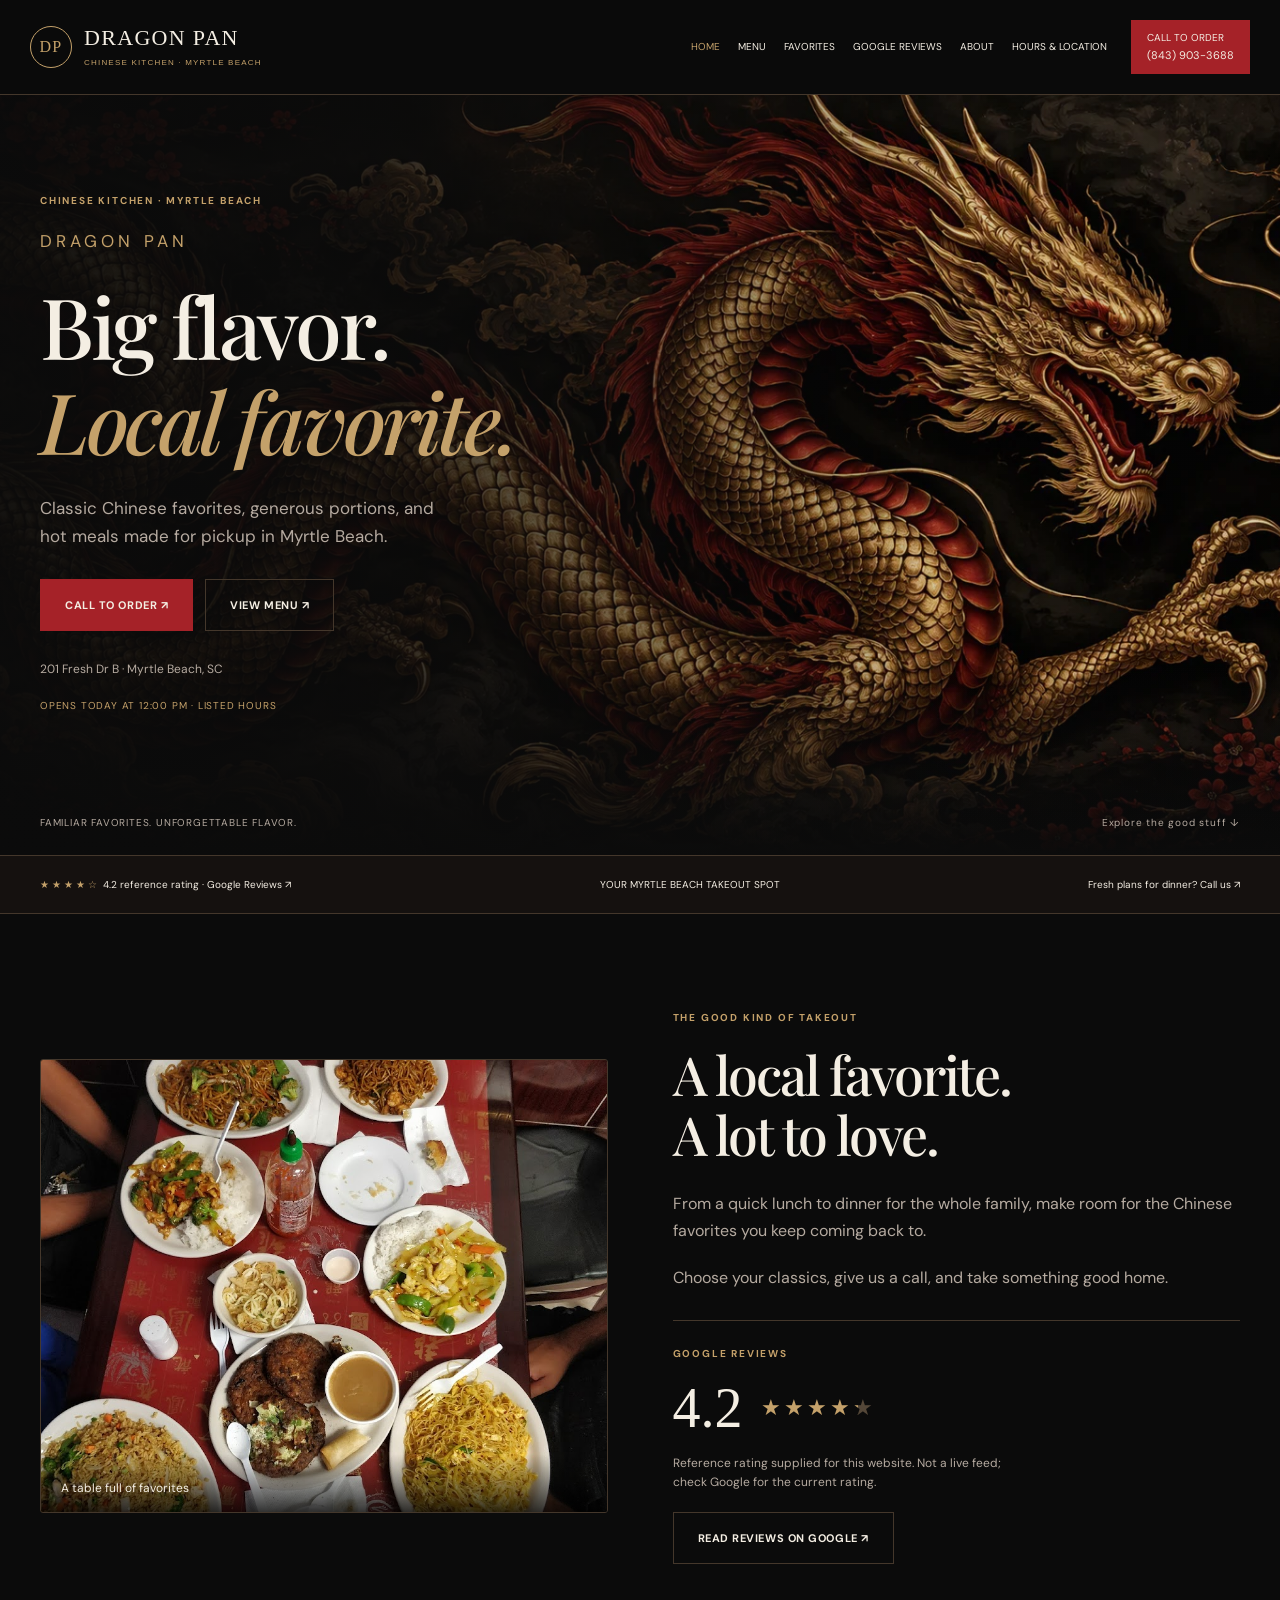
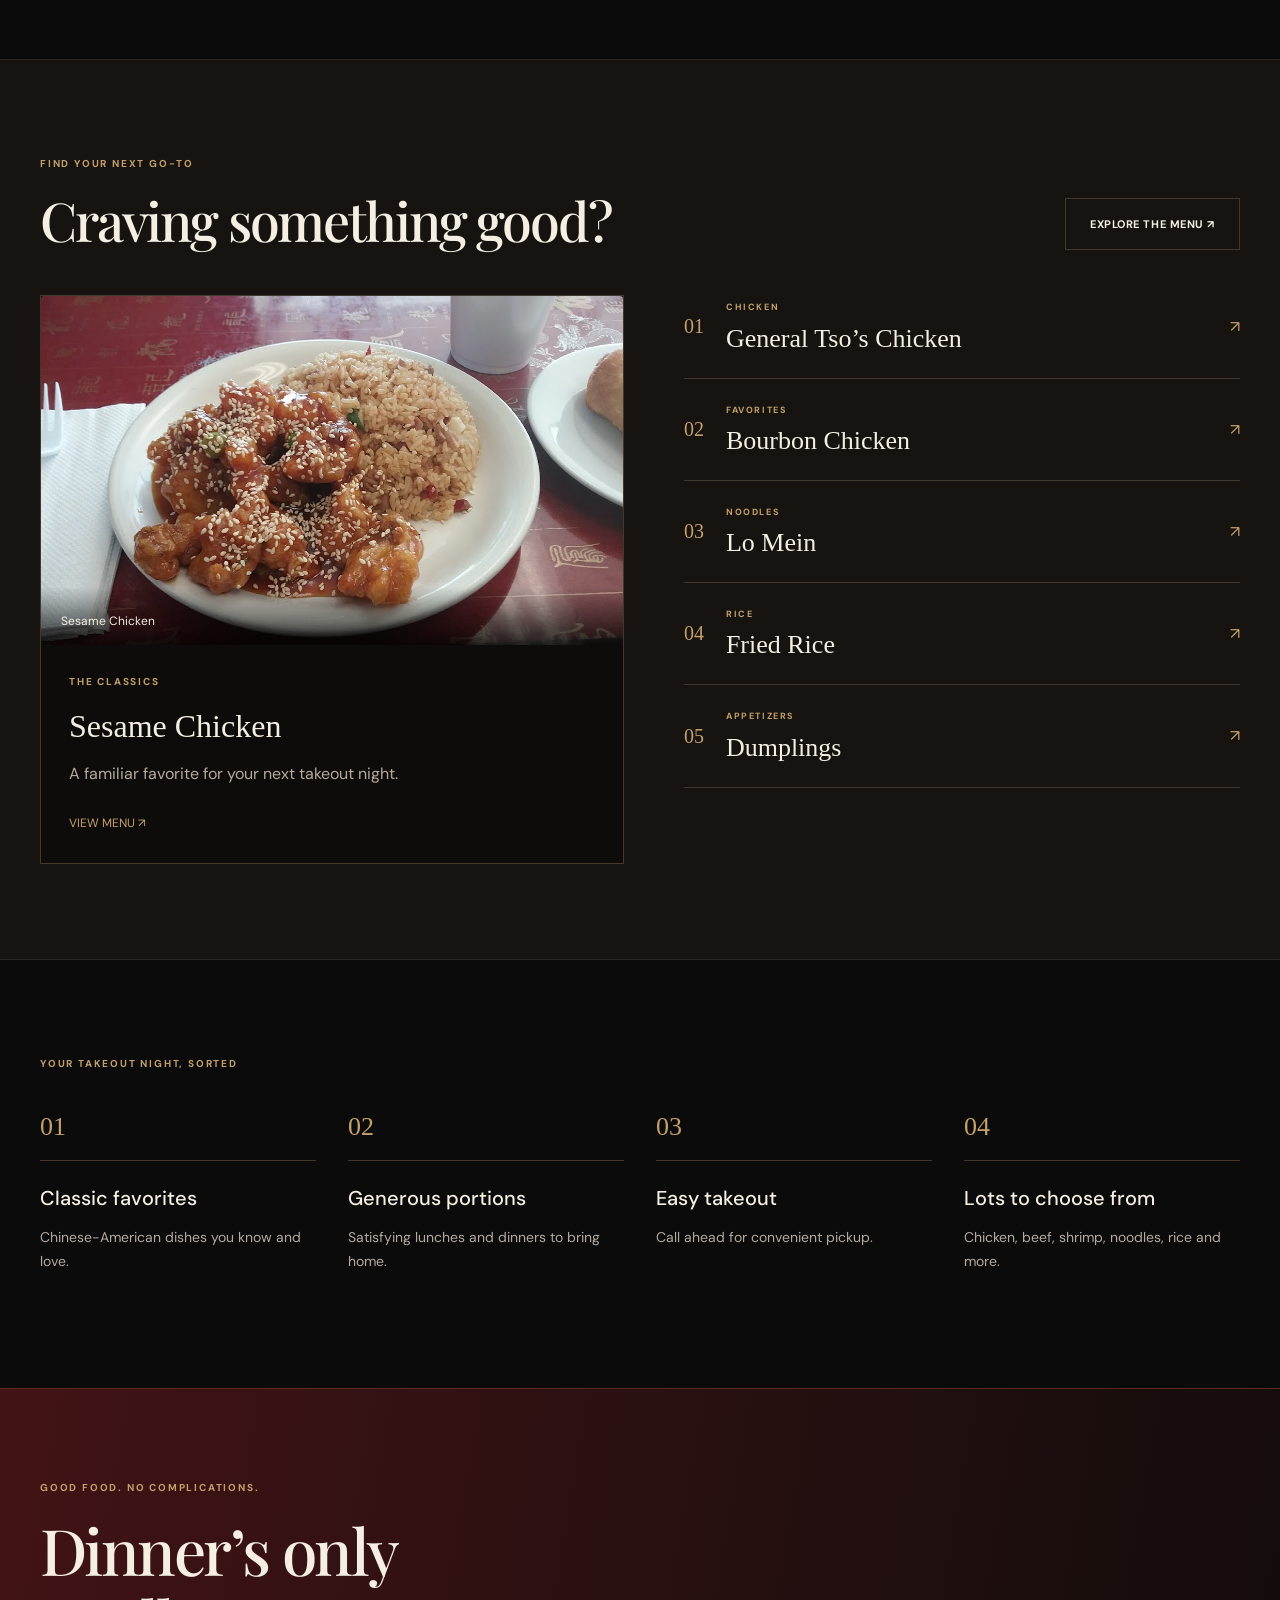
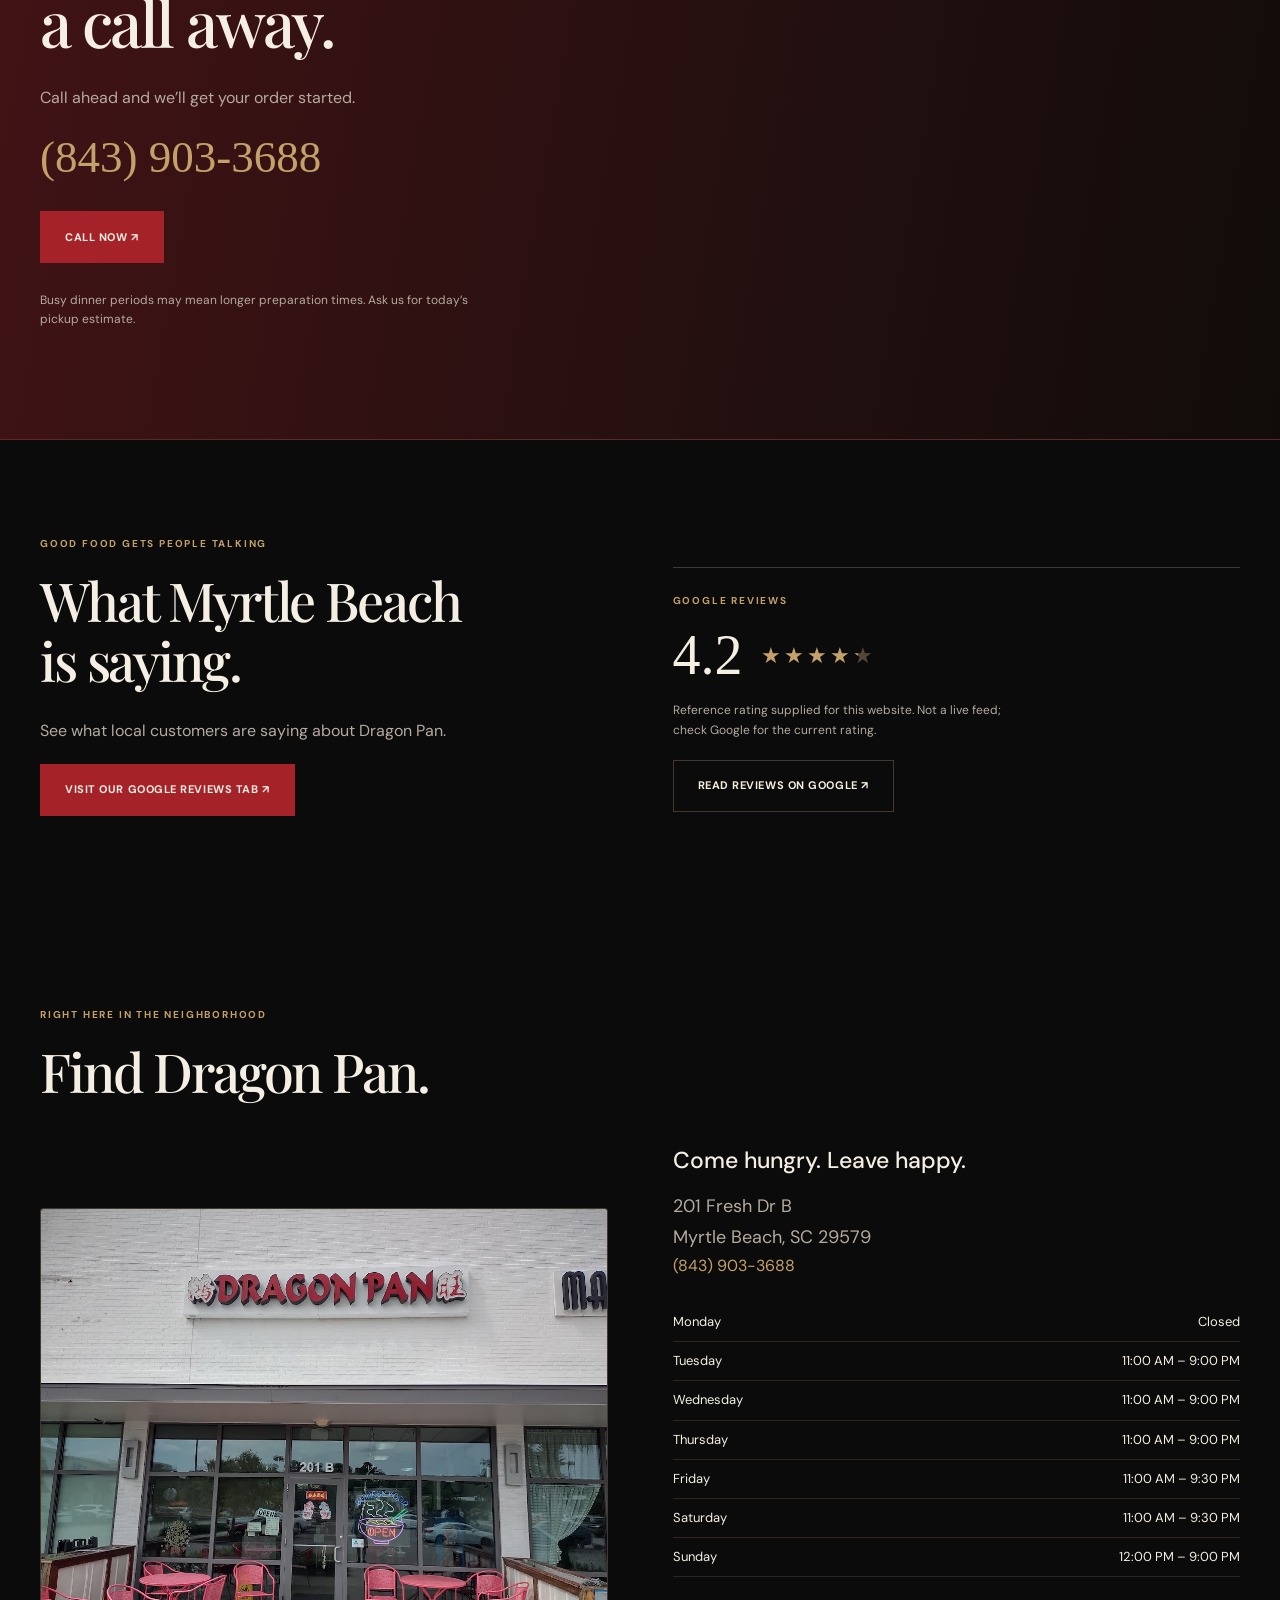
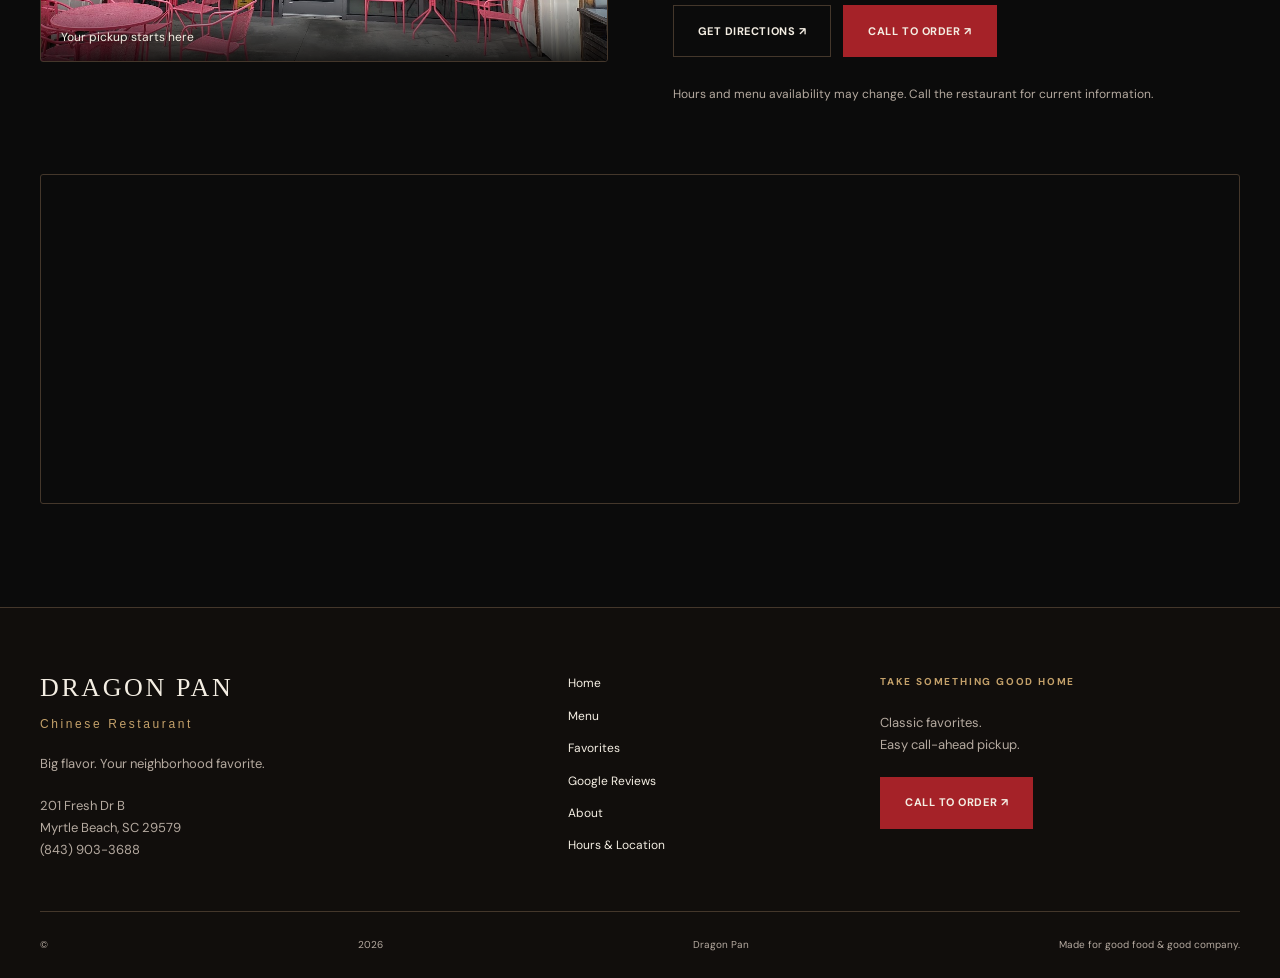
==== index.html @ 7be54dff "Add files via upload" ====
<!doctype html><html lang="en"><head><meta charset="utf-8"><meta name="viewport" content="width=device-width,initial-scale=1"><meta name="theme-color" content="#0b0b0b"><title>Chinese takeout. Big flavor. Local favorite. | Dragon Pan Myrtle Beach</title><meta name="description" content="Dragon Pan Chinese restaurant in Myrtle Beach near Carolina Forest. Explore classic Chinese takeout favorites, hours and location. Call (843) 903-3688."><meta property="og:title" content="Chinese takeout. Big flavor. Local favorite. | Dragon Pan"><meta property="og:description" content="Big flavor. Local favorite. Chinese takeout in Myrtle Beach."><meta property="og:type" content="website"><meta property="og:image" content="dragon.webp"><link rel="icon" href="favicon.svg" type="image/svg+xml"><link rel="stylesheet" href="styles.css"><script type="application/ld+json">{"@context": "https://schema.org", "@type": "Restaurant", "name": "Dragon Pan", "telephone": "+1-843-903-3688", "servesCuisine": "Chinese", "address": {"@type": "PostalAddress", "streetAddress": "201 Fresh Dr B", "addressLocality": "Myrtle Beach", "addressRegion": "SC", "postalCode": "29579", "addressCountry": "US"}, "openingHours": ["Tu-Th 11:00-21:00", "Fr-Sa 11:00-21:30", "Su 12:00-21:00"], "hasMap": "https://www.google.com/maps/search/?api=1&query=Dragon+Pan+201+Fresh+Dr+B+Myrtle+Beach+SC+29579"}</script><script src="script.js" defer></script></head><body><a class="skip" href="#main">Skip to content</a><header><div class="header-inner"><a class="brand" href="index.html"><span class="brand-mark" aria-hidden="true">DP</span><span>DRAGON PAN<small>CHINESE KITCHEN · MYRTLE BEACH</small></span></a><button class="menu-toggle" aria-expanded="false" aria-controls="navigation" aria-label="Open navigation">☰</button><nav id="navigation" aria-label="Main navigation"><a href="index.html" aria-current="page">Home</a><a href="menu.html">Menu</a><a href="index.html#favorites">Favorites</a><a href="reviews.html">Google Reviews</a><a href="about.html">About</a><a href="index.html#location">Hours & Location</a></nav><a class="header-call" href="tel:+18439033688">Call to order <small>(843) 903-3688</small></a></div></header><main id="main"><section class="hero"><img class="hero-dragon" src="dragon.webp" alt="Decorative gold and crimson dragon artwork" fetchpriority="high" width="1600" height="810"><div class="wrap hero-content"><span class="eyebrow">CHINESE KITCHEN · MYRTLE BEACH</span><p class="hero-name">DRAGON PAN</p><h1>Big flavor.<br><em>Local favorite.</em></h1><p class="hero-copy">Classic Chinese favorites, generous portions, and hot meals made for pickup in Myrtle Beach.</p><div class="actions"><a class="button " href="tel:+18439033688">Call to order ↗</a><a class="button secondary" href="menu.html">View menu ↗</a></div><p class="hero-address">201 Fresh Dr B · Myrtle Beach, SC</p><span class="status" id="hours-status">View today’s hours below</span></div><div class="hero-bottom wrap"><span>FAMILIAR FAVORITES. UNFORGETTABLE FLAVOR.</span><a href="#favorites">Explore the good stuff ↓</a></div></section><div class="trust"><div class="wrap"><a href="reviews.html"><span class="stars">★★★★☆</span> 4.2 reference rating · Google Reviews ↗</a><span>YOUR MYRTLE BEACH TAKEOUT SPOT</span><a href="tel:+18439033688">Fresh plans for dinner? Call us ↗</a></div></div><section class="section wrap"><div class="split"><figure class="photo " data-photo="many entrees on table"><div class="photo-placeholder"><span class="eyebrow">DRAGON PAN · PHOTO</span><strong>A table full of favorites</strong><span>Add the supplied “many entrees on table” image here.</span></div><figcaption>A table full of favorites</figcaption></figure><div class="intro"><span class="eyebrow">THE GOOD KIND OF TAKEOUT</span><h2>A local favorite.<br>A lot to love.</h2><p>From a quick lunch to dinner for the whole family, make room for the Chinese favorites you keep coming back to.</p><p>Choose your classics, give us a call, and take something good home.</p><div class="rating"><span class="eyebrow">GOOGLE REVIEWS</span><div><strong>4.2</strong><span class="stars" aria-label="4.2 out of 5 stars">★★★★<span class="partial">★</span></span></div><p class="fine">Reference rating supplied for this website. Not a live feed; check Google for the current rating.</p><a class="button secondary" href="https://www.google.com/maps/search/?api=1&query=Dragon+Pan+201+Fresh+Dr+B+Myrtle+Beach+SC+29579" target="_blank" rel="noopener noreferrer">Read reviews on Google ↗</a></div></div></div></section><section id="favorites" class="section favorites"><div class="wrap"><div class="section-heading row"><div><span class="eyebrow">FIND YOUR NEXT GO-TO</span><h2>Craving something good?</h2></div><a class="button secondary" href="menu.html">Explore the menu ↗</a></div><div class="favorites-grid"><article class="favorite-main"><figure class="photo " data-photo="sesame chicken"><div class="photo-placeholder"><span class="eyebrow">DRAGON PAN · PHOTO</span><strong>Sesame Chicken</strong><span>Add the supplied “sesame chicken” image here.</span></div><figcaption>Sesame Chicken</figcaption></figure><div class="card-copy"><span class="eyebrow">THE CLASSICS</span><h3>Sesame Chicken</h3><p>A familiar favorite for your next takeout night.</p><a href="menu.html">View menu ↗</a></div></article><div class="pick-list"><a href="menu.html"><span class="pick-number">01</span><div><span class="eyebrow">CHICKEN</span><h3>General Tso’s Chicken</h3></div><span>↗</span></a><a href="menu.html"><span class="pick-number">02</span><div><span class="eyebrow">FAVORITES</span><h3>Bourbon Chicken</h3></div><span>↗</span></a><a href="menu.html"><span class="pick-number">03</span><div><span class="eyebrow">NOODLES</span><h3>Lo Mein</h3></div><span>↗</span></a><a href="menu.html"><span class="pick-number">04</span><div><span class="eyebrow">RICE</span><h3>Fried Rice</h3></div><span>↗</span></a><a href="menu.html"><span class="pick-number">05</span><div><span class="eyebrow">APPETIZERS</span><h3>Dumplings</h3></div><span>↗</span></a></div></div></div></section><section class="section wrap why"><span class="eyebrow">YOUR TAKEOUT NIGHT, SORTED</span><div class="why-grid"><article><span class="why-icon">01</span><h3>Classic favorites</h3><p>Chinese-American dishes you know and love.</p></article><article><span class="why-icon">02</span><h3>Generous portions</h3><p>Satisfying lunches and dinners to bring home.</p></article><article><span class="why-icon">03</span><h3>Easy takeout</h3><p>Call ahead for convenient pickup.</p></article><article><span class="why-icon">04</span><h3>Lots to choose from</h3><p>Chicken, beef, shrimp, noodles, rice and more.</p></article></div></section><section class="order-band"><div class="wrap"><span class="eyebrow">GOOD FOOD. NO COMPLICATIONS.</span><h2>Dinner’s only<br>a call away.</h2><p>Call ahead and we’ll get your order started.</p><a class="big-phone" href="tel:+18439033688">(843) 903-3688</a><div class="actions"><a class="button " href="tel:+18439033688">Call now ↗</a></div><p class="fine">Busy dinner periods may mean longer preparation times. Ask us for today’s pickup estimate.</p></div></section><section class="section wrap"><div class="split"><div><span class="eyebrow">GOOD FOOD GETS PEOPLE TALKING</span><h2>What Myrtle Beach<br>is saying.</h2><p>See what local customers are saying about Dragon Pan.</p><a class="button " href="reviews.html">Visit our Google Reviews tab ↗</a></div><div class="rating"><span class="eyebrow">GOOGLE REVIEWS</span><div><strong>4.2</strong><span class="stars" aria-label="4.2 out of 5 stars">★★★★<span class="partial">★</span></span></div><p class="fine">Reference rating supplied for this website. Not a live feed; check Google for the current rating.</p><a class="button secondary" href="https://www.google.com/maps/search/?api=1&query=Dragon+Pan+201+Fresh+Dr+B+Myrtle+Beach+SC+29579" target="_blank" rel="noopener noreferrer">Read reviews on Google ↗</a></div></div></section><section id="location" class="section wrap"><div class="section-heading"><span class="eyebrow">RIGHT HERE IN THE NEIGHBORHOOD</span><h2>Find Dragon Pan.</h2></div><div class="split location"><figure class="photo " data-photo="dp storefront"><div class="photo-placeholder"><span class="eyebrow">DRAGON PAN · PHOTO</span><strong>Your pickup starts here</strong><span>Add the supplied “dp storefront” image here.</span></div><figcaption>Your pickup starts here</figcaption></figure><div><h3>Come hungry. Leave happy.</h3><address><a href="https://www.google.com/maps/dir/?api=1&destination=Dragon+Pan+201+Fresh+Dr+B+Myrtle+Beach+SC+29579" target="_blank" rel="noopener noreferrer">201 Fresh Dr B<br>Myrtle Beach, SC 29579</a></address><p><a class="phone" href="tel:+18439033688">(843) 903-3688</a></p><dl class="hours"><div><dt>Monday</dt><dd>Closed</dd></div><div><dt>Tuesday</dt><dd>11:00 AM – 9:00 PM</dd></div><div><dt>Wednesday</dt><dd>11:00 AM – 9:00 PM</dd></div><div><dt>Thursday</dt><dd>11:00 AM – 9:00 PM</dd></div><div><dt>Friday</dt><dd>11:00 AM – 9:30 PM</dd></div><div><dt>Saturday</dt><dd>11:00 AM – 9:30 PM</dd></div><div><dt>Sunday</dt><dd>12:00 PM – 9:00 PM</dd></div></dl><div class="actions"><a class="button secondary" href="https://www.google.com/maps/dir/?api=1&destination=Dragon+Pan+201+Fresh+Dr+B+Myrtle+Beach+SC+29579" target="_blank" rel="noopener noreferrer">Get directions ↗</a><a class="button " href="tel:+18439033688">Call to order ↗</a></div><p class="fine">Hours and menu availability may change. Call the restaurant for current information.</p></div></div><iframe title="Dragon Pan location on Google Maps" src="https://maps.google.com/maps?q=Dragon%20Pan%20201%20Fresh%20Dr%20B%20Myrtle%20Beach%20SC&amp;output=embed" loading="lazy" referrerpolicy="no-referrer-when-downgrade" allowfullscreen></iframe></section></main><footer><div class="wrap footer-grid"><div><a class="footer-brand" href="index.html">DRAGON PAN<span>Chinese Restaurant</span></a><p>Big flavor. Your neighborhood favorite.</p><address>201 Fresh Dr B<br>Myrtle Beach, SC 29579<br><a href="tel:+18439033688">(843) 903-3688</a></address></div><div class="footer-links"><a href="index.html" aria-current="page">Home</a><a href="menu.html">Menu</a><a href="index.html#favorites">Favorites</a><a href="reviews.html">Google Reviews</a><a href="about.html">About</a><a href="index.html#location">Hours & Location</a></div><div><span class="eyebrow">TAKE SOMETHING GOOD HOME</span><p>Classic favorites.<br>Easy call-ahead pickup.</p><a class="button " href="tel:+18439033688">Call to order ↗</a></div></div><div class="wrap footer-bottom">© <span class="year">2026</span> Dragon Pan <span>Made for good food & good company.</span></div></footer><div class="mobile-bar"><a href="tel:+18439033688">Call to order ↗</a><a href="https://www.google.com/maps/dir/?api=1&destination=Dragon+Pan+201+Fresh+Dr+B+Myrtle+Beach+SC+29579" target="_blank" rel="noopener noreferrer">Directions ↗</a></div></body></html>
---- styles.css ----
@import url('https://fonts.googleapis.com/css2?family=DM+Sans:wght@400;500;600;700&family=Playfair+Display:ital,wght@0,500;0,600;1,500&display=swap');
:root{--gold:#c4a16a;--line:#44372b;--red:#a52228;--muted:#b5aaa0}*{box-sizing:border-box}html{scroll-behavior:smooth;scroll-padding-top:100px}body{margin:0;background:#0b0b0b;color:#f4eee3;font:16px/1.7 'DM Sans',Arial,sans-serif}a{color:inherit;text-decoration:none}button,input{font:inherit}button{cursor:pointer}a:focus-visible,button:focus-visible,input:focus-visible{outline:3px solid var(--gold);outline-offset:4px}h1,h2{font-family:'Playfair Display',Georgia,serif;font-weight:500;letter-spacing:-.04em;line-height:1.12;margin:0 0 26px}h1{font-size:clamp(48px,6.6vw,96px)}h2{font-size:clamp(34px,4.2vw,60px)}h3{font-size:23px;line-height:1.3;font-weight:500;margin:0 0 15px}p{color:var(--muted);margin:0 0 20px}em{color:var(--gold)}img{display:block;max-width:100%}.wrap{width:min(1240px,calc(100% - 80px));margin:auto}.section{padding-block:95px}.eyebrow{display:block;color:var(--gold);font-size:10px;font-weight:700;letter-spacing:.18em;margin-bottom:18px}.actions{display:flex;flex-wrap:wrap;gap:12px;margin-block:28px}.button{display:inline-flex;justify-content:center;align-items:center;min-height:52px;padding:14px 24px;background:var(--red);border:1px solid var(--red);font-size:11px;font-weight:700;letter-spacing:.05em;text-transform:uppercase;transition:transform .2s,background .2s}.button:hover{background:#bf2a30;transform:translateY(-2px)}.button.secondary{background:transparent;border-color:var(--line)}.button.secondary:hover{border-color:var(--gold)}.fine{font-size:12px;line-height:1.6}.skip{position:fixed;top:-100px;z-index:99;background:white;color:black;padding:10px}.skip:focus{top:0}header{position:sticky;top:0;z-index:30;background:#0b0b0bf5;border-bottom:1px solid var(--line)}.header-inner{max-width:1500px;margin:auto;padding:20px 30px;display:flex;align-items:center;gap:24px}.brand{display:flex;align-items:center;gap:12px;font:22px Georgia,serif;letter-spacing:.06em;white-space:nowrap}.brand-mark{border:1px solid var(--gold);border-radius:50%;width:42px;height:42px;display:grid;place-items:center;color:var(--gold);font-size:16px}.brand small{display:block;font:8px/1.5 Arial,sans-serif;letter-spacing:.15em;color:var(--gold);margin-top:6px}nav{margin-left:auto;display:flex;gap:18px}nav a{font-size:10px;text-transform:uppercase;white-space:nowrap}nav a:hover,nav a[aria-current]{color:var(--gold)}.header-call{padding:9px 16px;background:var(--red);font-size:10px;text-transform:uppercase;white-space:nowrap}.header-call small{display:block;font-size:11px}.menu-toggle{display:none}.hero{position:relative;isolation:isolate;min-height:760px;overflow:hidden;display:flex;flex-direction:column;justify-content:center}.hero-dragon{position:absolute;inset:0;width:100%;height:100%;object-fit:cover;object-position:70% center;z-index:-3}.hero:after{content:'';position:absolute;inset:0;z-index:-2;background:linear-gradient(90deg,#0b0b0bf5,#0b0b0bda 30%,#0b0b0b25 75%),linear-gradient(0deg,#0b0b0b,transparent 25%)}.hero-content{padding-block:70px 110px}.hero-name{color:var(--gold);font-size:17px;letter-spacing:.24em;margin-bottom:22px}.hero-copy{max-width:420px;font-size:17px}.hero-address{font-size:12px;margin-bottom:10px}.status{font-size:10px;letter-spacing:.08em;color:var(--gold);text-transform:uppercase}.hero-bottom{position:absolute;bottom:24px;left:0;right:0;display:flex;justify-content:space-between;font-size:10px;letter-spacing:.08em;color:var(--muted)}.trust{border-block:1px solid var(--line);background:#15110f}.trust .wrap{display:flex;justify-content:space-between;align-items:center;gap:20px;padding-block:20px;font-size:10px}.stars{color:var(--gold);letter-spacing:3px;white-space:nowrap}.partial{background:linear-gradient(90deg,var(--gold) 20%,#544738 20%);background-clip:text;-webkit-text-fill-color:transparent}.split{display:grid;grid-template-columns:minmax(0,1fr) minmax(0,1fr);gap:65px;align-items:center}.photo{margin:0;position:relative;min-width:0;overflow:hidden;border:1px solid var(--line);border-radius:3px;background:radial-gradient(ellipse at 30% 30%,#302217,#15110e 70%);aspect-ratio:5/4}.photo img{width:100%;height:100%;object-fit:cover}.photo-placeholder{height:100%;min-height:300px;padding:40px;display:flex;flex-direction:column;justify-content:center;align-items:center;text-align:center;border:10px solid #171310}.photo-placeholder strong{font:30px Georgia,serif}.photo-placeholder>span:last-child{font-size:12px;color:var(--muted);margin-top:16px;max-width:260px}.photo figcaption{position:absolute;bottom:0;left:0;right:0;padding:24px 20px 14px;background:linear-gradient(transparent,#000c);font-size:12px}.rating{border-top:1px solid var(--line);padding-top:24px;margin-top:28px}.rating>div{display:flex;align-items:center;gap:18px}.rating strong{font:56px/1 Georgia,serif}.rating .stars{font-size:22px}.rating .fine{max-width:360px;margin-top:18px}.row{display:flex;justify-content:space-between;align-items:end;gap:30px}.section-heading{margin-bottom:45px}.section-heading h2{margin:0}.favorites{background:#171310;border-block:1px solid #2c241e}.favorites-grid{display:grid;grid-template-columns:minmax(0,1.05fr) minmax(0,1fr);gap:60px}.favorite-main{border:1px solid var(--line);background:#0e0c0a}.favorite-main .photo{border:0;aspect-ratio:5/3}.card-copy{padding:28px}.card-copy h3{font:32px Georgia,serif}.card-copy a{color:var(--gold);font-size:12px;text-transform:uppercase}.pick-list>a{display:flex;align-items:center;gap:22px;border-bottom:1px solid var(--line);padding:24px 0}.pick-list>a:first-child{padding-top:5px}.pick-list>a>span:last-child{margin-left:auto;color:var(--gold)}.pick-number{font:20px Georgia,serif;color:var(--gold)}.pick-list .eyebrow{font-size:9px;margin-bottom:8px}.pick-list h3{margin:0;font:26px Georgia,serif}.why-grid{display:grid;grid-template-columns:repeat(4,1fr);gap:32px;margin-top:40px}.why-icon{display:block;color:var(--gold);font:26px Georgia,serif;border-bottom:1px solid var(--line);padding-bottom:18px;margin-bottom:24px}.why h3{font-size:20px}.why p{font-size:14px}.order-band{padding:90px 0;background:linear-gradient(100deg,#421315,#210f0f 65%,#110c0a);border-block:1px solid #5c2925}.order-band h2{font-size:clamp(46px,5vw,76px)}.big-phone{font:clamp(28px,4vw,45px) Georgia,serif;color:var(--gold)}.order-band .fine{max-width:450px}.location address{font-style:normal;color:var(--muted);font-size:18px}.phone{color:var(--gold)}.hours{font-size:13px;margin-block:24px}.hours>div{display:flex;justify-content:space-between;gap:15px;border-bottom:1px solid #2e251e;padding:8px 0}.hours dd{margin:0;text-align:right}iframe{width:100%;height:330px;border:1px solid var(--line);margin-top:50px;border-radius:3px}footer{border-top:1px solid var(--line);padding:65px 0 25px;background:#110e0c}.footer-grid{display:grid;grid-template-columns:1.3fr .7fr 1fr;gap:60px}.footer-brand{font:26px Georgia,serif;letter-spacing:.1em}.footer-brand span{display:block;font:12px Arial,sans-serif;color:var(--gold);margin-top:12px}.footer-grid p,.footer-grid address{font-size:13px;font-style:normal;color:var(--muted)}.footer-grid p{margin-top:22px}.footer-links{display:flex;flex-direction:column;gap:12px;font-size:12px}.footer-bottom{display:flex;justify-content:space-between;border-top:1px solid var(--line);padding-top:24px;margin-top:50px;color:var(--muted);font-size:10px}.mobile-bar{display:none}.page-heading{padding-block:90px 60px;border-bottom:1px solid var(--line)}.page-heading h1{font-size:clamp(45px,6vw,80px)}.page-heading p{max-width:610px}.menu-tools label{display:block;font-size:12px;color:var(--gold);margin-bottom:10px}.menu-tools input{width:100%;background:#171310;border:1px solid var(--line);padding:16px;color:#f4eee3;border-radius:0}.filters{display:flex;gap:8px;flex-wrap:wrap;margin-top:22px}.filters button{border:1px solid var(--line);background:transparent;color:var(--muted);padding:10px 16px;font-size:12px;min-height:44px}.filters button.active{background:var(--red);border-color:var(--red);color:white}.menu-note{font-size:12px;margin-block:25px 40px}.menu-grid{display:grid;grid-template-columns:1fr 1fr;gap:36px}.menu-category{background:#171310;padding:30px;border:1px solid var(--line)}.menu-category h2{font-size:30px;color:var(--gold)}.menu-item{padding:16px 0;border-top:1px solid var(--line)}.menu-item h3{font-size:17px;margin-bottom:5px}.menu-item span{font-size:11px;color:var(--muted)}[hidden]{display:none!important}.review-feature{background:#171310;border:1px solid var(--line);padding:48px}.review-feature .rating{margin:0;border:0;padding:0}.review-info-grid{display:grid;grid-template-columns:repeat(3,1fr);gap:24px;margin-top:40px}.review-info-grid article{padding:30px;border:1px solid var(--line);background:#171310;transition:transform .2s,border-color .2s}.review-info-grid article:hover{transform:translateY(-3px);border-color:var(--gold)}.review-info-grid h3{font:25px Georgia,serif}.review-info-grid p{font-size:14px}.review-invite{padding-top:85px;text-align:center}.review-invite .fine{max-width:500px;margin:20px auto 0}
@media(max-width:1200px){.header-inner{gap:16px;padding-inline:24px}nav{gap:12px}nav a{font-size:9px}.brand{font-size:19px}.split{gap:40px}.wrap{width:calc(100% - 64px)}}@media(max-width:1000px){.menu-toggle{display:block;margin-left:auto;background:transparent;color:var(--gold);border:1px solid var(--line);font-size:22px;width:44px;height:44px}nav{display:none;position:absolute;top:100%;left:0;right:0;background:#110e0c;padding:20px 30px;border-bottom:1px solid var(--gold);flex-direction:column;gap:0}nav.open{display:flex}nav a{font-size:13px;padding:14px 0}.trust .wrap>span{display:none}.why-grid{grid-template-columns:repeat(2,1fr)}.footer-grid{gap:30px}.review-feature{padding:32px}}@media(max-width:700px){html{scroll-padding-top:95px}body{padding-bottom:64px}.wrap{width:calc(100% - 40px)}.section{padding-block:64px}.header-inner{padding:14px 20px;gap:10px}.brand{font-size:16px;gap:8px}.brand-mark{width:30px;height:30px;font-size:12px}.brand small{font-size:6px}.header-call{font-size:9px;padding:9px 10px}.header-call small{display:none}.menu-toggle{width:36px;height:36px;font-size:19px}.hero{min-height:750px}.hero-content{padding-block:225px 90px}.hero-dragon{height:380px;object-position:75% center}.hero:after{background:linear-gradient(0deg,#0b0b0b 43%,#0b0b0b15 95%)}.hero h1{font-size:54px}.hero-name{font-size:13px;margin-bottom:16px}.hero-content>.eyebrow{font-size:9px}.hero-copy{font-size:15px;max-width:330px}.hero-bottom{font-size:8px;bottom:18px}.hero-bottom>span{display:none}.hero-bottom a{margin-left:auto}.actions{gap:10px}.button{padding:13px 18px;font-size:10px;min-height:49px}.trust .wrap{justify-content:center;text-align:center;font-size:10px}.trust .wrap>a:last-child{display:none}.split,.favorites-grid{grid-template-columns:minmax(0,1fr);gap:36px}.photo-placeholder{min-height:240px;padding:24px}.photo-placeholder strong{font-size:27px}.intro h2{font-size:42px}.row{display:block}.row>.button{margin-top:24px}.pick-list h3{font-size:24px}.why-grid{gap:26px 22px}.why h3{font-size:18px}.why p{font-size:12px}.order-band{padding:65px 0}.order-band h2{font-size:48px}.location .actions .button{flex:1}.hours{font-size:12px}iframe{height:270px;margin-top:32px}.footer-grid{grid-template-columns:1fr;gap:32px}.footer-links{display:grid;grid-template-columns:1fr 1fr}.footer-bottom{gap:20px}.footer-bottom>span:last-child{max-width:150px;text-align:right}.mobile-bar{display:grid;grid-template-columns:1fr 1fr;position:fixed;bottom:0;left:0;right:0;z-index:40;background:#15110f;border-top:1px solid var(--gold);padding-bottom:env(safe-area-inset-bottom)}.mobile-bar a{text-align:center;padding:17px 8px;font-size:11px;font-weight:700;text-transform:uppercase}.mobile-bar a:first-child{background:var(--red)}.page-heading{padding-block:60px 40px}.page-heading h1{font-size:47px}.page-heading p{font-size:15px}.menu-grid{grid-template-columns:1fr;gap:20px}.menu-category{padding:24px}.filters{gap:7px}.filters button{font-size:11px;padding:9px 12px}.review-feature{padding:26px;gap:35px}.review-info-grid{grid-template-columns:1fr}.review-invite{padding-top:60px}.review-invite .button,.rating .button{width:100%}}@media(prefers-reduced-motion:reduce){html{scroll-behavior:auto}*,*:before,*:after{transition:none!important;animation:none!important}}
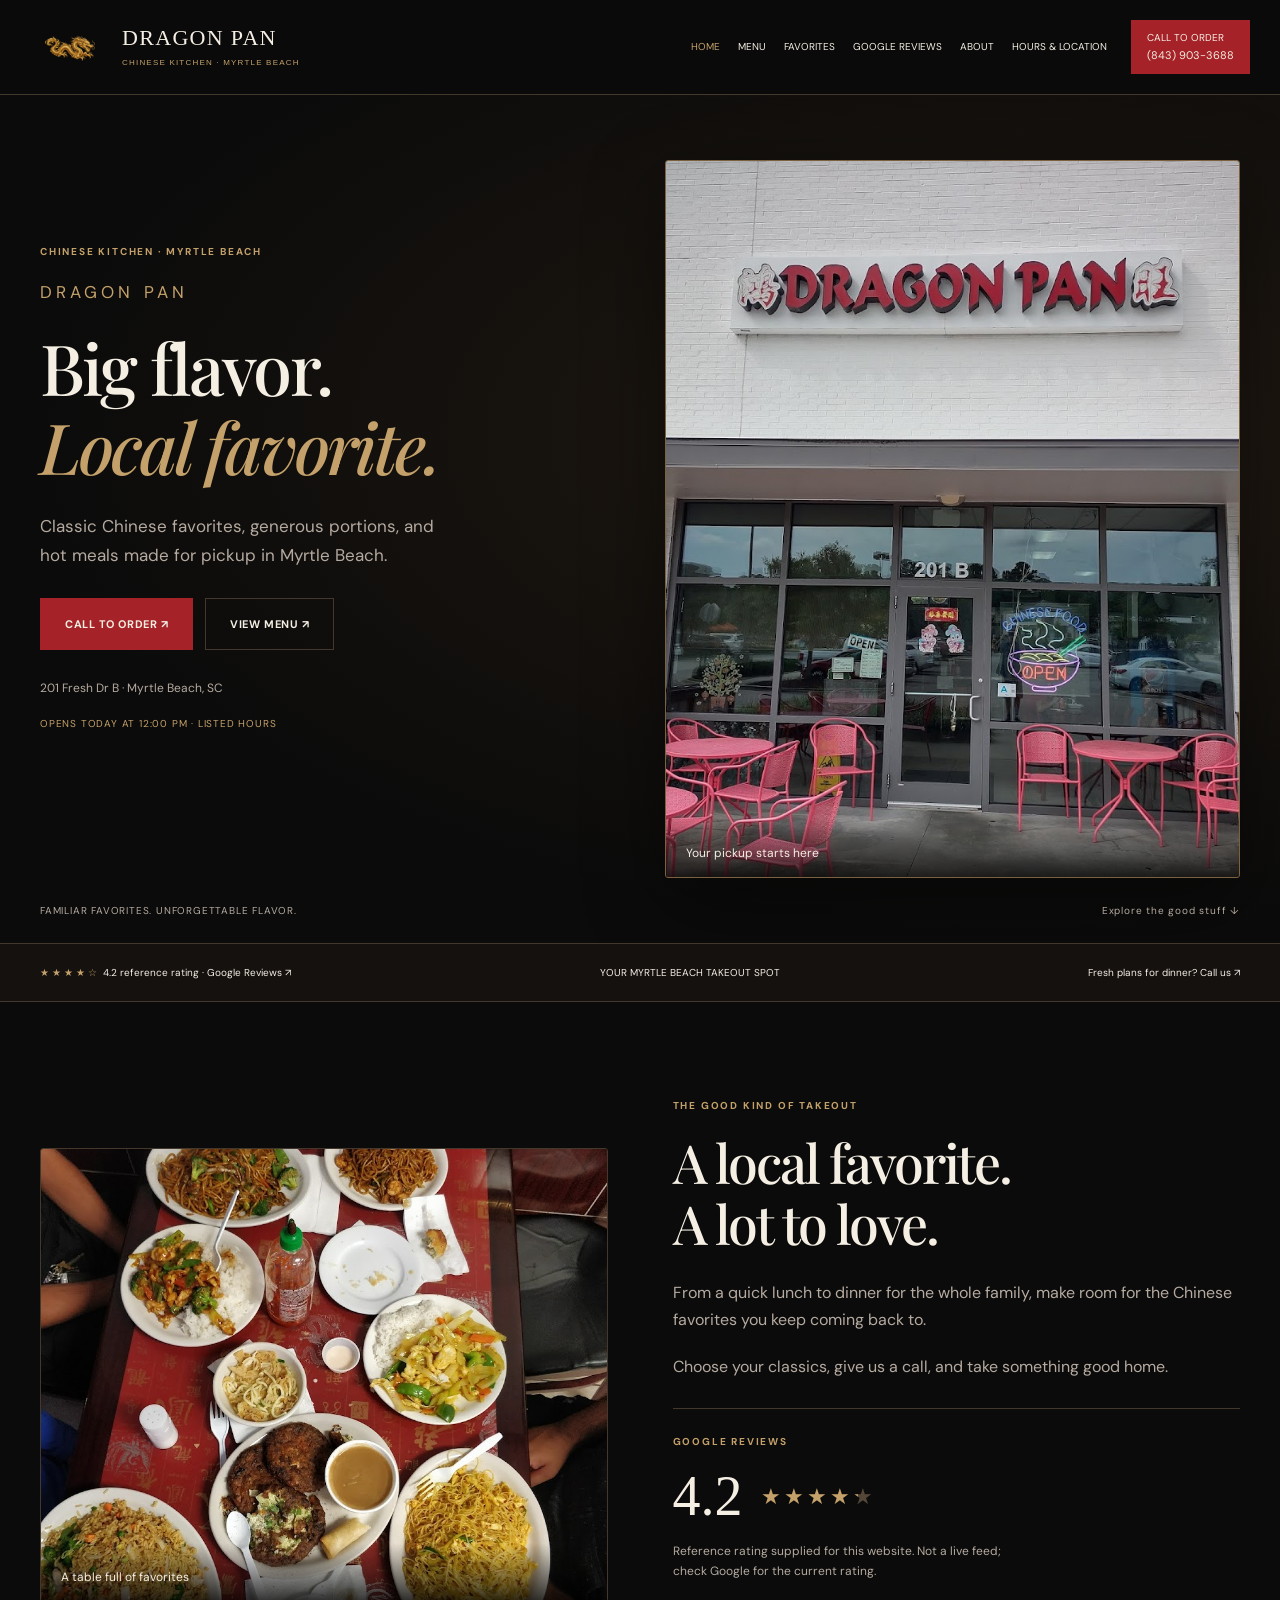
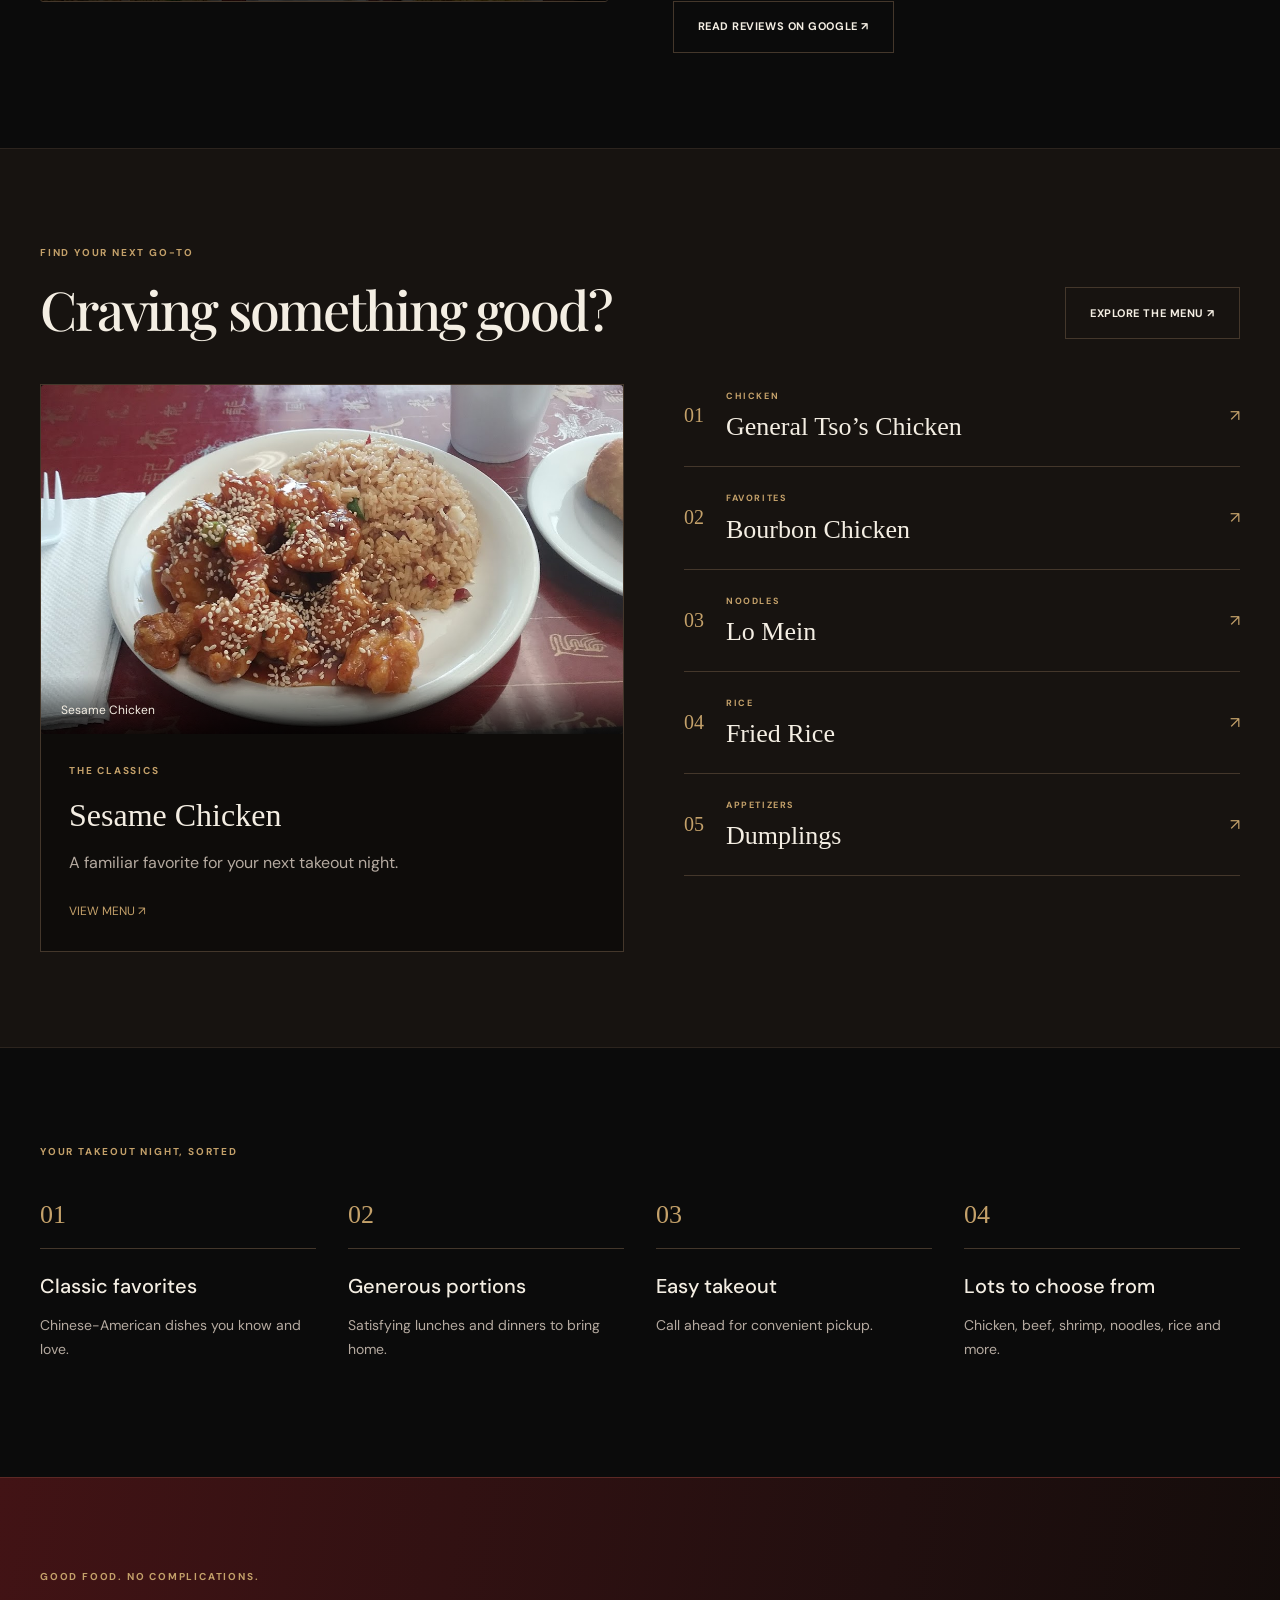
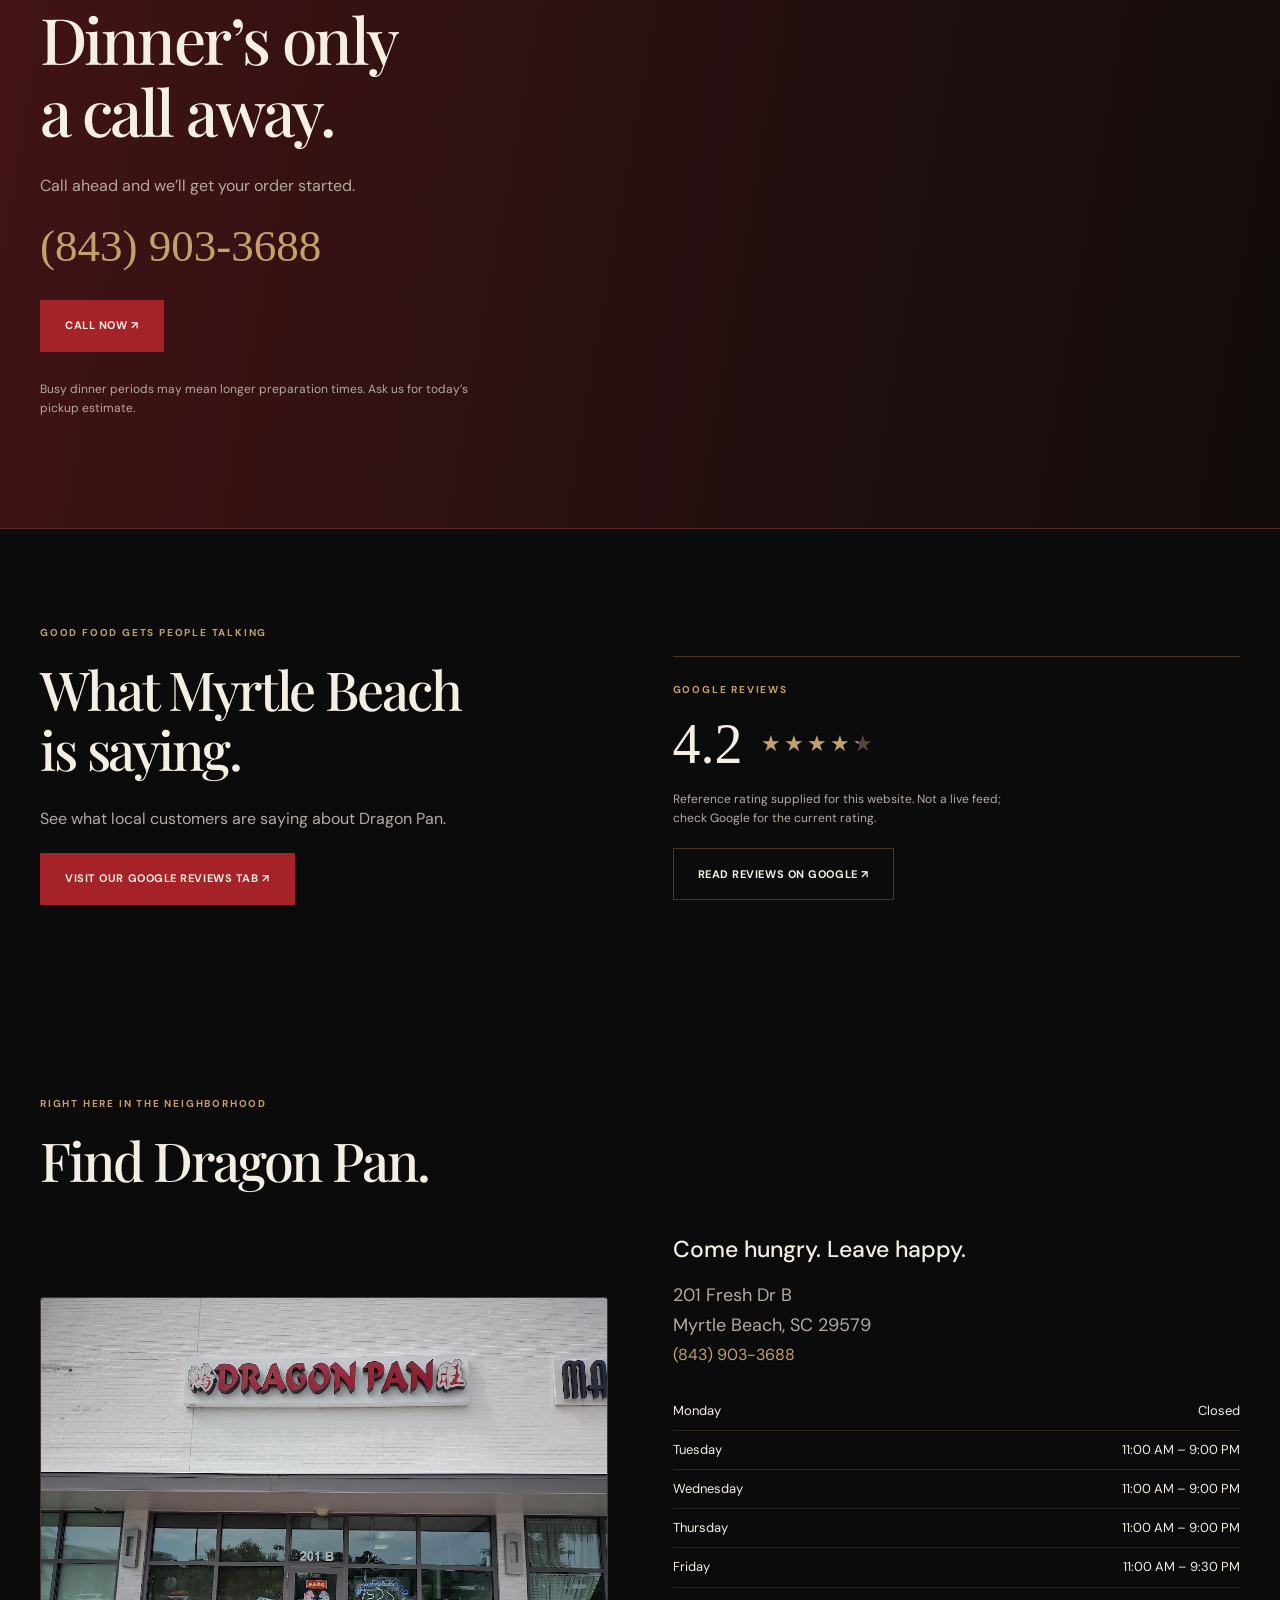
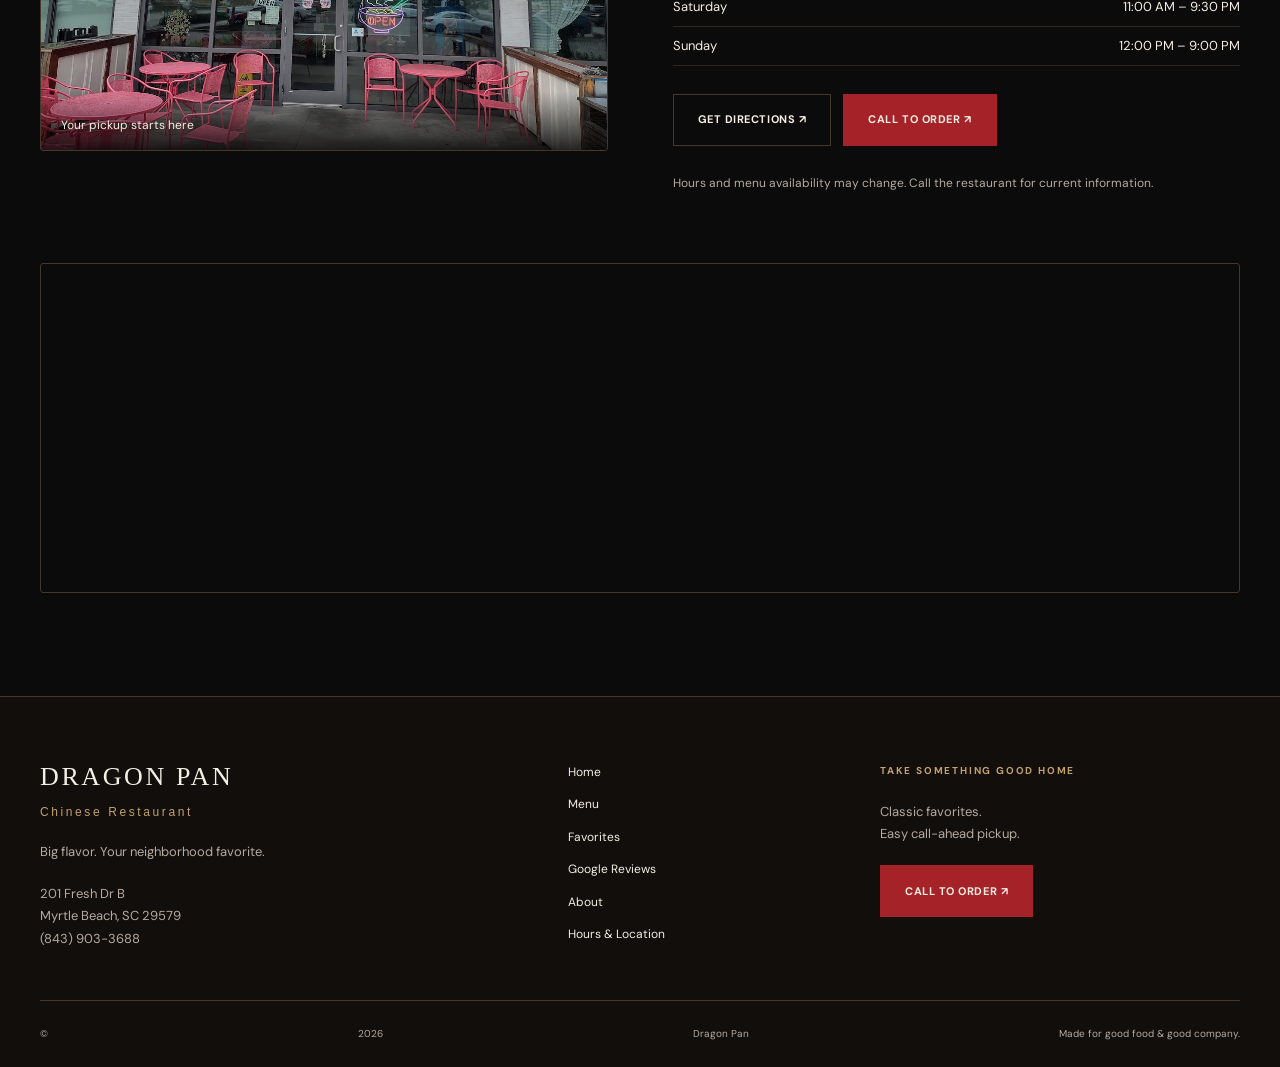
==== commit 0372f5d5: "789" ====
--- a/index.html
+++ b/index.html
@@ -1 +1,2 @@
-<!doctype html><html lang="en"><head><meta charset="utf-8"><meta name="viewport" content="width=device-width,initial-scale=1"><meta name="theme-color" content="#0b0b0b"><title>Chinese takeout. Big flavor. Local favorite. | Dragon Pan Myrtle Beach</title><meta name="description" content="Dragon Pan Chinese restaurant in Myrtle Beach near Carolina Forest. Explore classic Chinese takeout favorites, hours and location. Call (843) 903-3688."><meta property="og:title" content="Chinese takeout. Big flavor. Local favorite. | Dragon Pan"><meta property="og:description" content="Big flavor. Local favorite. Chinese takeout in Myrtle Beach."><meta property="og:type" content="website"><meta property="og:image" content="dragon.webp"><link rel="icon" href="favicon.svg" type="image/svg+xml"><link rel="stylesheet" href="styles.css"><script type="application/ld+json">{"@context": "https://schema.org", "@type": "Restaurant", "name": "Dragon Pan", "telephone": "+1-843-903-3688", "servesCuisine": "Chinese", "address": {"@type": "PostalAddress", "streetAddress": "201 Fresh Dr B", "addressLocality": "Myrtle Beach", "addressRegion": "SC", "postalCode": "29579", "addressCountry": "US"}, "openingHours": ["Tu-Th 11:00-21:00", "Fr-Sa 11:00-21:30", "Su 12:00-21:00"], "hasMap": "https://www.google.com/maps/search/?api=1&query=Dragon+Pan+201+Fresh+Dr+B+Myrtle+Beach+SC+29579"}</script><script src="script.js" defer></script></head><body><a class="skip" href="#main">Skip to content</a><header><div class="header-inner"><a class="brand" href="index.html"><span class="brand-mark" aria-hidden="true">DP</span><span>DRAGON PAN<small>CHINESE KITCHEN · MYRTLE BEACH</small></span></a><button class="menu-toggle" aria-expanded="false" aria-controls="navigation" aria-label="Open navigation">☰</button><nav id="navigation" aria-label="Main navigation"><a href="index.html" aria-current="page">Home</a><a href="menu.html">Menu</a><a href="index.html#favorites">Favorites</a><a href="reviews.html">Google Reviews</a><a href="about.html">About</a><a href="index.html#location">Hours & Location</a></nav><a class="header-call" href="tel:+18439033688">Call to order <small>(843) 903-3688</small></a></div></header><main id="main"><section class="hero"><img class="hero-dragon" src="dragon.webp" alt="Decorative gold and crimson dragon artwork" fetchpriority="high" width="1600" height="810"><div class="wrap hero-content"><span class="eyebrow">CHINESE KITCHEN · MYRTLE BEACH</span><p class="hero-name">DRAGON PAN</p><h1>Big flavor.<br><em>Local favorite.</em></h1><p class="hero-copy">Classic Chinese favorites, generous portions, and hot meals made for pickup in Myrtle Beach.</p><div class="actions"><a class="button " href="tel:+18439033688">Call to order ↗</a><a class="button secondary" href="menu.html">View menu ↗</a></div><p class="hero-address">201 Fresh Dr B · Myrtle Beach, SC</p><span class="status" id="hours-status">View today’s hours below</span></div><div class="hero-bottom wrap"><span>FAMILIAR FAVORITES. UNFORGETTABLE FLAVOR.</span><a href="#favorites">Explore the good stuff ↓</a></div></section><div class="trust"><div class="wrap"><a href="reviews.html"><span class="stars">★★★★☆</span> 4.2 reference rating · Google Reviews ↗</a><span>YOUR MYRTLE BEACH TAKEOUT SPOT</span><a href="tel:+18439033688">Fresh plans for dinner? Call us ↗</a></div></div><section class="section wrap"><div class="split"><figure class="photo " data-photo="many entrees on table"><div class="photo-placeholder"><span class="eyebrow">DRAGON PAN · PHOTO</span><strong>A table full of favorites</strong><span>Add the supplied “many entrees on table” image here.</span></div><figcaption>A table full of favorites</figcaption></figure><div class="intro"><span class="eyebrow">THE GOOD KIND OF TAKEOUT</span><h2>A local favorite.<br>A lot to love.</h2><p>From a quick lunch to dinner for the whole family, make room for the Chinese favorites you keep coming back to.</p><p>Choose your classics, give us a call, and take something good home.</p><div class="rating"><span class="eyebrow">GOOGLE REVIEWS</span><div><strong>4.2</strong><span class="stars" aria-label="4.2 out of 5 stars">★★★★<span class="partial">★</span></span></div><p class="fine">Reference rating supplied for this website. Not a live feed; check Google for the current rating.</p><a class="button secondary" href="https://www.google.com/maps/search/?api=1&query=Dragon+Pan+201+Fresh+Dr+B+Myrtle+Beach+SC+29579" target="_blank" rel="noopener noreferrer">Read reviews on Google ↗</a></div></div></div></section><section id="favorites" class="section favorites"><div class="wrap"><div class="section-heading row"><div><span class="eyebrow">FIND YOUR NEXT GO-TO</span><h2>Craving something good?</h2></div><a class="button secondary" href="menu.html">Explore the menu ↗</a></div><div class="favorites-grid"><article class="favorite-main"><figure class="photo " data-photo="sesame chicken"><div class="photo-placeholder"><span class="eyebrow">DRAGON PAN · PHOTO</span><strong>Sesame Chicken</strong><span>Add the supplied “sesame chicken” image here.</span></div><figcaption>Sesame Chicken</figcaption></figure><div class="card-copy"><span class="eyebrow">THE CLASSICS</span><h3>Sesame Chicken</h3><p>A familiar favorite for your next takeout night.</p><a href="menu.html">View menu ↗</a></div></article><div class="pick-list"><a href="menu.html"><span class="pick-number">01</span><div><span class="eyebrow">CHICKEN</span><h3>General Tso’s Chicken</h3></div><span>↗</span></a><a href="menu.html"><span class="pick-number">02</span><div><span class="eyebrow">FAVORITES</span><h3>Bourbon Chicken</h3></div><span>↗</span></a><a href="menu.html"><span class="pick-number">03</span><div><span class="eyebrow">NOODLES</span><h3>Lo Mein</h3></div><span>↗</span></a><a href="menu.html"><span class="pick-number">04</span><div><span class="eyebrow">RICE</span><h3>Fried Rice</h3></div><span>↗</span></a><a href="menu.html"><span class="pick-number">05</span><div><span class="eyebrow">APPETIZERS</span><h3>Dumplings</h3></div><span>↗</span></a></div></div></div></section><section class="section wrap why"><span class="eyebrow">YOUR TAKEOUT NIGHT, SORTED</span><div class="why-grid"><article><span class="why-icon">01</span><h3>Classic favorites</h3><p>Chinese-American dishes you know and love.</p></article><article><span class="why-icon">02</span><h3>Generous portions</h3><p>Satisfying lunches and dinners to bring home.</p></article><article><span class="why-icon">03</span><h3>Easy takeout</h3><p>Call ahead for convenient pickup.</p></article><article><span class="why-icon">04</span><h3>Lots to choose from</h3><p>Chicken, beef, shrimp, noodles, rice and more.</p></article></div></section><section class="order-band"><div class="wrap"><span class="eyebrow">GOOD FOOD. NO COMPLICATIONS.</span><h2>Dinner’s only<br>a call away.</h2><p>Call ahead and we’ll get your order started.</p><a class="big-phone" href="tel:+18439033688">(843) 903-3688</a><div class="actions"><a class="button " href="tel:+18439033688">Call now ↗</a></div><p class="fine">Busy dinner periods may mean longer preparation times. Ask us for today’s pickup estimate.</p></div></section><section class="section wrap"><div class="split"><div><span class="eyebrow">GOOD FOOD GETS PEOPLE TALKING</span><h2>What Myrtle Beach<br>is saying.</h2><p>See what local customers are saying about Dragon Pan.</p><a class="button " href="reviews.html">Visit our Google Reviews tab ↗</a></div><div class="rating"><span class="eyebrow">GOOGLE REVIEWS</span><div><strong>4.2</strong><span class="stars" aria-label="4.2 out of 5 stars">★★★★<span class="partial">★</span></span></div><p class="fine">Reference rating supplied for this website. Not a live feed; check Google for the current rating.</p><a class="button secondary" href="https://www.google.com/maps/search/?api=1&query=Dragon+Pan+201+Fresh+Dr+B+Myrtle+Beach+SC+29579" target="_blank" rel="noopener noreferrer">Read reviews on Google ↗</a></div></div></section><section id="location" class="section wrap"><div class="section-heading"><span class="eyebrow">RIGHT HERE IN THE NEIGHBORHOOD</span><h2>Find Dragon Pan.</h2></div><div class="split location"><figure class="photo " data-photo="dp storefront"><div class="photo-placeholder"><span class="eyebrow">DRAGON PAN · PHOTO</span><strong>Your pickup starts here</strong><span>Add the supplied “dp storefront” image here.</span></div><figcaption>Your pickup starts here</figcaption></figure><div><h3>Come hungry. Leave happy.</h3><address><a href="https://www.google.com/maps/dir/?api=1&destination=Dragon+Pan+201+Fresh+Dr+B+Myrtle+Beach+SC+29579" target="_blank" rel="noopener noreferrer">201 Fresh Dr B<br>Myrtle Beach, SC 29579</a></address><p><a class="phone" href="tel:+18439033688">(843) 903-3688</a></p><dl class="hours"><div><dt>Monday</dt><dd>Closed</dd></div><div><dt>Tuesday</dt><dd>11:00 AM – 9:00 PM</dd></div><div><dt>Wednesday</dt><dd>11:00 AM – 9:00 PM</dd></div><div><dt>Thursday</dt><dd>11:00 AM – 9:00 PM</dd></div><div><dt>Friday</dt><dd>11:00 AM – 9:30 PM</dd></div><div><dt>Saturday</dt><dd>11:00 AM – 9:30 PM</dd></div><div><dt>Sunday</dt><dd>12:00 PM – 9:00 PM</dd></div></dl><div class="actions"><a class="button secondary" href="https://www.google.com/maps/dir/?api=1&destination=Dragon+Pan+201+Fresh+Dr+B+Myrtle+Beach+SC+29579" target="_blank" rel="noopener noreferrer">Get directions ↗</a><a class="button " href="tel:+18439033688">Call to order ↗</a></div><p class="fine">Hours and menu availability may change. Call the restaurant for current information.</p></div></div><iframe title="Dragon Pan location on Google Maps" src="https://maps.google.com/maps?q=Dragon%20Pan%20201%20Fresh%20Dr%20B%20Myrtle%20Beach%20SC&amp;output=embed" loading="lazy" referrerpolicy="no-referrer-when-downgrade" allowfullscreen></iframe></section></main><footer><div class="wrap footer-grid"><div><a class="footer-brand" href="index.html">DRAGON PAN<span>Chinese Restaurant</span></a><p>Big flavor. Your neighborhood favorite.</p><address>201 Fresh Dr B<br>Myrtle Beach, SC 29579<br><a href="tel:+18439033688">(843) 903-3688</a></address></div><div class="footer-links"><a href="index.html" aria-current="page">Home</a><a href="menu.html">Menu</a><a href="index.html#favorites">Favorites</a><a href="reviews.html">Google Reviews</a><a href="about.html">About</a><a href="index.html#location">Hours & Location</a></div><div><span class="eyebrow">TAKE SOMETHING GOOD HOME</span><p>Classic favorites.<br>Easy call-ahead pickup.</p><a class="button " href="tel:+18439033688">Call to order ↗</a></div></div><div class="wrap footer-bottom">© <span class="year">2026</span> Dragon Pan <span>Made for good food & good company.</span></div></footer><div class="mobile-bar"><a href="tel:+18439033688">Call to order ↗</a><a href="https://www.google.com/maps/dir/?api=1&destination=Dragon+Pan+201+Fresh+Dr+B+Myrtle+Beach+SC+29579" target="_blank" rel="noopener noreferrer">Directions ↗</a></div></body></html>+<!DOCTYPE html>
+<html lang="en"><head><meta charset="utf-8"/><meta content="width=device-width,initial-scale=1" name="viewport"/><meta content="#0b0b0b" name="theme-color"/><title>Chinese takeout. Big flavor. Local favorite. | Dragon Pan Myrtle Beach</title><meta content="Dragon Pan Chinese restaurant in Myrtle Beach near Carolina Forest. Explore classic Chinese takeout favorites, hours and location. Call (843) 903-3688." name="description"/><meta content="Chinese takeout. Big flavor. Local favorite. | Dragon Pan" property="og:title"/><meta content="Big flavor. Local favorite. Chinese takeout in Myrtle Beach." property="og:description"/><meta content="website" property="og:type"/><meta content="dragon.webp" property="og:image"/><link href="favicon.svg" rel="icon" type="image/svg+xml"/><link href="styles.css" rel="stylesheet"/><script type="application/ld+json">{"@context": "https://schema.org", "@type": "Restaurant", "name": "Dragon Pan", "telephone": "+1-843-903-3688", "servesCuisine": "Chinese", "address": {"@type": "PostalAddress", "streetAddress": "201 Fresh Dr B", "addressLocality": "Myrtle Beach", "addressRegion": "SC", "postalCode": "29579", "addressCountry": "US"}, "openingHours": ["Tu-Th 11:00-21:00", "Fr-Sa 11:00-21:30", "Su 12:00-21:00"], "hasMap": "https://www.google.com/maps/search/?api=1&query=Dragon+Pan+201+Fresh+Dr+B+Myrtle+Beach+SC+29579"}</script><script defer="" src="script.js"></script></head><body><a class="skip" href="#main">Skip to content</a><header><div class="header-inner"><a class="brand" href="index.html"><span class="brand-mark"><img alt="" height="48" src="golden-dragon.webp" width="80"/></span><span>DRAGON PAN<small>CHINESE KITCHEN · MYRTLE BEACH</small></span></a><button aria-controls="navigation" aria-expanded="false" aria-label="Open navigation" class="menu-toggle">☰</button><nav aria-label="Main navigation" id="navigation"><a aria-current="page" href="index.html">Home</a><a href="menu.html">Menu</a><a href="index.html#favorites">Favorites</a><a href="reviews.html">Google Reviews</a><a href="about.html">About</a><a href="index.html#location">Hours &amp; Location</a></nav><a class="header-call" href="tel:+18439033688">Call to order <small>(843) 903-3688</small></a></div></header><main id="main"><section class="hero storefront-hero"><div class="hero-storefront"><figure class="photo" data-photo="dp storefront"><div class="photo-placeholder"><span class="eyebrow">DRAGON PAN · PHOTO</span><strong>Your pickup starts here</strong><span>Add the supplied “dp storefront” image here.</span></div><figcaption>Your pickup starts here</figcaption></figure></div><div class="wrap hero-content"><span class="eyebrow">CHINESE KITCHEN · MYRTLE BEACH</span><p class="hero-name">DRAGON PAN</p><h1>Big flavor.<br/><em>Local favorite.</em></h1><p class="hero-copy">Classic Chinese favorites, generous portions, and hot meals made for pickup in Myrtle Beach.</p><div class="actions"><a class="button" href="tel:+18439033688">Call to order ↗</a><a class="button secondary" href="menu.html">View menu ↗</a></div><p class="hero-address">201 Fresh Dr B · Myrtle Beach, SC</p><span class="status" id="hours-status">View today’s hours below</span></div><div class="hero-bottom wrap"><span>FAMILIAR FAVORITES. UNFORGETTABLE FLAVOR.</span><a href="#favorites">Explore the good stuff ↓</a></div></section><div class="trust"><div class="wrap"><a href="reviews.html"><span class="stars">★★★★☆</span> 4.2 reference rating · Google Reviews ↗</a><span>YOUR MYRTLE BEACH TAKEOUT SPOT</span><a href="tel:+18439033688">Fresh plans for dinner? Call us ↗</a></div></div><section class="section wrap"><div class="split"><figure class="photo" data-photo="many entrees on table"><div class="photo-placeholder"><span class="eyebrow">DRAGON PAN · PHOTO</span><strong>A table full of favorites</strong><span>Add the supplied “many entrees on table” image here.</span></div><figcaption>A table full of favorites</figcaption></figure><div class="intro"><span class="eyebrow">THE GOOD KIND OF TAKEOUT</span><h2>A local favorite.<br/>A lot to love.</h2><p>From a quick lunch to dinner for the whole family, make room for the Chinese favorites you keep coming back to.</p><p>Choose your classics, give us a call, and take something good home.</p><div class="rating"><span class="eyebrow">GOOGLE REVIEWS</span><div><strong>4.2</strong><span aria-label="4.2 out of 5 stars" class="stars">★★★★<span class="partial">★</span></span></div><p class="fine">Reference rating supplied for this website. Not a live feed; check Google for the current rating.</p><a class="button secondary" href="https://www.google.com/maps/search/?api=1&amp;query=Dragon+Pan+201+Fresh+Dr+B+Myrtle+Beach+SC+29579" rel="noopener noreferrer" target="_blank">Read reviews on Google ↗</a></div></div></div></section><section class="section favorites" id="favorites"><div class="wrap"><div class="section-heading row"><div><span class="eyebrow">FIND YOUR NEXT GO-TO</span><h2>Craving something good?</h2></div><a class="button secondary" href="menu.html">Explore the menu ↗</a></div><div class="favorites-grid"><article class="favorite-main"><figure class="photo" data-photo="sesame chicken"><div class="photo-placeholder"><span class="eyebrow">DRAGON PAN · PHOTO</span><strong>Sesame Chicken</strong><span>Add the supplied “sesame chicken” image here.</span></div><figcaption>Sesame Chicken</figcaption></figure><div class="card-copy"><span class="eyebrow">THE CLASSICS</span><h3>Sesame Chicken</h3><p>A familiar favorite for your next takeout night.</p><a href="menu.html">View menu ↗</a></div></article><div class="pick-list"><a href="menu.html"><span class="pick-number">01</span><div><span class="eyebrow">CHICKEN</span><h3>General Tso’s Chicken</h3></div><span>↗</span></a><a href="menu.html"><span class="pick-number">02</span><div><span class="eyebrow">FAVORITES</span><h3>Bourbon Chicken</h3></div><span>↗</span></a><a href="menu.html"><span class="pick-number">03</span><div><span class="eyebrow">NOODLES</span><h3>Lo Mein</h3></div><span>↗</span></a><a href="menu.html"><span class="pick-number">04</span><div><span class="eyebrow">RICE</span><h3>Fried Rice</h3></div><span>↗</span></a><a href="menu.html"><span class="pick-number">05</span><div><span class="eyebrow">APPETIZERS</span><h3>Dumplings</h3></div><span>↗</span></a></div></div></div></section><section class="section wrap why"><span class="eyebrow">YOUR TAKEOUT NIGHT, SORTED</span><div class="why-grid"><article><span class="why-icon">01</span><h3>Classic favorites</h3><p>Chinese-American dishes you know and love.</p></article><article><span class="why-icon">02</span><h3>Generous portions</h3><p>Satisfying lunches and dinners to bring home.</p></article><article><span class="why-icon">03</span><h3>Easy takeout</h3><p>Call ahead for convenient pickup.</p></article><article><span class="why-icon">04</span><h3>Lots to choose from</h3><p>Chicken, beef, shrimp, noodles, rice and more.</p></article></div></section><section class="order-band"><div class="wrap"><span class="eyebrow">GOOD FOOD. NO COMPLICATIONS.</span><h2>Dinner’s only<br/>a call away.</h2><p>Call ahead and we’ll get your order started.</p><a class="big-phone" href="tel:+18439033688">(843) 903-3688</a><div class="actions"><a class="button" href="tel:+18439033688">Call now ↗</a></div><p class="fine">Busy dinner periods may mean longer preparation times. Ask us for today’s pickup estimate.</p></div></section><section class="section wrap"><div class="split"><div><span class="eyebrow">GOOD FOOD GETS PEOPLE TALKING</span><h2>What Myrtle Beach<br/>is saying.</h2><p>See what local customers are saying about Dragon Pan.</p><a class="button" href="reviews.html">Visit our Google Reviews tab ↗</a></div><div class="rating"><span class="eyebrow">GOOGLE REVIEWS</span><div><strong>4.2</strong><span aria-label="4.2 out of 5 stars" class="stars">★★★★<span class="partial">★</span></span></div><p class="fine">Reference rating supplied for this website. Not a live feed; check Google for the current rating.</p><a class="button secondary" href="https://www.google.com/maps/search/?api=1&amp;query=Dragon+Pan+201+Fresh+Dr+B+Myrtle+Beach+SC+29579" rel="noopener noreferrer" target="_blank">Read reviews on Google ↗</a></div></div></section><section class="section wrap" id="location"><div class="section-heading"><span class="eyebrow">RIGHT HERE IN THE NEIGHBORHOOD</span><h2>Find Dragon Pan.</h2></div><div class="split location"><figure class="photo" data-photo="dp storefront"><div class="photo-placeholder"><span class="eyebrow">DRAGON PAN · PHOTO</span><strong>Your pickup starts here</strong><span>Add the supplied “dp storefront” image here.</span></div><figcaption>Your pickup starts here</figcaption></figure><div><h3>Come hungry. Leave happy.</h3><address><a href="https://www.google.com/maps/dir/?api=1&amp;destination=Dragon+Pan+201+Fresh+Dr+B+Myrtle+Beach+SC+29579" rel="noopener noreferrer" target="_blank">201 Fresh Dr B<br/>Myrtle Beach, SC 29579</a></address><p><a class="phone" href="tel:+18439033688">(843) 903-3688</a></p><dl class="hours"><div><dt>Monday</dt><dd>Closed</dd></div><div><dt>Tuesday</dt><dd>11:00 AM – 9:00 PM</dd></div><div><dt>Wednesday</dt><dd>11:00 AM – 9:00 PM</dd></div><div><dt>Thursday</dt><dd>11:00 AM – 9:00 PM</dd></div><div><dt>Friday</dt><dd>11:00 AM – 9:30 PM</dd></div><div><dt>Saturday</dt><dd>11:00 AM – 9:30 PM</dd></div><div><dt>Sunday</dt><dd>12:00 PM – 9:00 PM</dd></div></dl><div class="actions"><a class="button secondary" href="https://www.google.com/maps/dir/?api=1&amp;destination=Dragon+Pan+201+Fresh+Dr+B+Myrtle+Beach+SC+29579" rel="noopener noreferrer" target="_blank">Get directions ↗</a><a class="button" href="tel:+18439033688">Call to order ↗</a></div><p class="fine">Hours and menu availability may change. Call the restaurant for current information.</p></div></div><iframe allowfullscreen="" loading="lazy" referrerpolicy="no-referrer-when-downgrade" src="https://maps.google.com/maps?q=Dragon%20Pan%20201%20Fresh%20Dr%20B%20Myrtle%20Beach%20SC&amp;output=embed" title="Dragon Pan location on Google Maps"></iframe></section></main><footer><div class="wrap footer-grid"><div><a class="footer-brand" href="index.html">DRAGON PAN<span>Chinese Restaurant</span></a><p>Big flavor. Your neighborhood favorite.</p><address>201 Fresh Dr B<br/>Myrtle Beach, SC 29579<br/><a href="tel:+18439033688">(843) 903-3688</a></address></div><div class="footer-links"><a aria-current="page" href="index.html">Home</a><a href="menu.html">Menu</a><a href="index.html#favorites">Favorites</a><a href="reviews.html">Google Reviews</a><a href="about.html">About</a><a href="index.html#location">Hours &amp; Location</a></div><div><span class="eyebrow">TAKE SOMETHING GOOD HOME</span><p>Classic favorites.<br/>Easy call-ahead pickup.</p><a class="button" href="tel:+18439033688">Call to order ↗</a></div></div><div class="wrap footer-bottom">© <span class="year">2026</span> Dragon Pan <span>Made for good food &amp; good company.</span></div></footer><div class="mobile-bar"><a href="tel:+18439033688">Call to order ↗</a><a href="https://www.google.com/maps/dir/?api=1&amp;destination=Dragon+Pan+201+Fresh+Dr+B+Myrtle+Beach+SC+29579" rel="noopener noreferrer" target="_blank">Directions ↗</a></div></body></html>
--- a/styles.css
+++ b/styles.css
@@ -1,3 +1,8 @@
 @import url('https://fonts.googleapis.com/css2?family=DM+Sans:wght@400;500;600;700&family=Playfair+Display:ital,wght@0,500;0,600;1,500&display=swap');
 :root{--gold:#c4a16a;--line:#44372b;--red:#a52228;--muted:#b5aaa0}*{box-sizing:border-box}html{scroll-behavior:smooth;scroll-padding-top:100px}body{margin:0;background:#0b0b0b;color:#f4eee3;font:16px/1.7 'DM Sans',Arial,sans-serif}a{color:inherit;text-decoration:none}button,input{font:inherit}button{cursor:pointer}a:focus-visible,button:focus-visible,input:focus-visible{outline:3px solid var(--gold);outline-offset:4px}h1,h2{font-family:'Playfair Display',Georgia,serif;font-weight:500;letter-spacing:-.04em;line-height:1.12;margin:0 0 26px}h1{font-size:clamp(48px,6.6vw,96px)}h2{font-size:clamp(34px,4.2vw,60px)}h3{font-size:23px;line-height:1.3;font-weight:500;margin:0 0 15px}p{color:var(--muted);margin:0 0 20px}em{color:var(--gold)}img{display:block;max-width:100%}.wrap{width:min(1240px,calc(100% - 80px));margin:auto}.section{padding-block:95px}.eyebrow{display:block;color:var(--gold);font-size:10px;font-weight:700;letter-spacing:.18em;margin-bottom:18px}.actions{display:flex;flex-wrap:wrap;gap:12px;margin-block:28px}.button{display:inline-flex;justify-content:center;align-items:center;min-height:52px;padding:14px 24px;background:var(--red);border:1px solid var(--red);font-size:11px;font-weight:700;letter-spacing:.05em;text-transform:uppercase;transition:transform .2s,background .2s}.button:hover{background:#bf2a30;transform:translateY(-2px)}.button.secondary{background:transparent;border-color:var(--line)}.button.secondary:hover{border-color:var(--gold)}.fine{font-size:12px;line-height:1.6}.skip{position:fixed;top:-100px;z-index:99;background:white;color:black;padding:10px}.skip:focus{top:0}header{position:sticky;top:0;z-index:30;background:#0b0b0bf5;border-bottom:1px solid var(--line)}.header-inner{max-width:1500px;margin:auto;padding:20px 30px;display:flex;align-items:center;gap:24px}.brand{display:flex;align-items:center;gap:12px;font:22px Georgia,serif;letter-spacing:.06em;white-space:nowrap}.brand-mark{border:1px solid var(--gold);border-radius:50%;width:42px;height:42px;display:grid;place-items:center;color:var(--gold);font-size:16px}.brand small{display:block;font:8px/1.5 Arial,sans-serif;letter-spacing:.15em;color:var(--gold);margin-top:6px}nav{margin-left:auto;display:flex;gap:18px}nav a{font-size:10px;text-transform:uppercase;white-space:nowrap}nav a:hover,nav a[aria-current]{color:var(--gold)}.header-call{padding:9px 16px;background:var(--red);font-size:10px;text-transform:uppercase;white-space:nowrap}.header-call small{display:block;font-size:11px}.menu-toggle{display:none}.hero{position:relative;isolation:isolate;min-height:760px;overflow:hidden;display:flex;flex-direction:column;justify-content:center}.hero-dragon{position:absolute;inset:0;width:100%;height:100%;object-fit:cover;object-position:70% center;z-index:-3}.hero:after{content:'';position:absolute;inset:0;z-index:-2;background:linear-gradient(90deg,#0b0b0bf5,#0b0b0bda 30%,#0b0b0b25 75%),linear-gradient(0deg,#0b0b0b,transparent 25%)}.hero-content{padding-block:70px 110px}.hero-name{color:var(--gold);font-size:17px;letter-spacing:.24em;margin-bottom:22px}.hero-copy{max-width:420px;font-size:17px}.hero-address{font-size:12px;margin-bottom:10px}.status{font-size:10px;letter-spacing:.08em;color:var(--gold);text-transform:uppercase}.hero-bottom{position:absolute;bottom:24px;left:0;right:0;display:flex;justify-content:space-between;font-size:10px;letter-spacing:.08em;color:var(--muted)}.trust{border-block:1px solid var(--line);background:#15110f}.trust .wrap{display:flex;justify-content:space-between;align-items:center;gap:20px;padding-block:20px;font-size:10px}.stars{color:var(--gold);letter-spacing:3px;white-space:nowrap}.partial{background:linear-gradient(90deg,var(--gold) 20%,#544738 20%);background-clip:text;-webkit-text-fill-color:transparent}.split{display:grid;grid-template-columns:minmax(0,1fr) minmax(0,1fr);gap:65px;align-items:center}.photo{margin:0;position:relative;min-width:0;overflow:hidden;border:1px solid var(--line);border-radius:3px;background:radial-gradient(ellipse at 30% 30%,#302217,#15110e 70%);aspect-ratio:5/4}.photo img{width:100%;height:100%;object-fit:cover}.photo-placeholder{height:100%;min-height:300px;padding:40px;display:flex;flex-direction:column;justify-content:center;align-items:center;text-align:center;border:10px solid #171310}.photo-placeholder strong{font:30px Georgia,serif}.photo-placeholder>span:last-child{font-size:12px;color:var(--muted);margin-top:16px;max-width:260px}.photo figcaption{position:absolute;bottom:0;left:0;right:0;padding:24px 20px 14px;background:linear-gradient(transparent,#000c);font-size:12px}.rating{border-top:1px solid var(--line);padding-top:24px;margin-top:28px}.rating>div{display:flex;align-items:center;gap:18px}.rating strong{font:56px/1 Georgia,serif}.rating .stars{font-size:22px}.rating .fine{max-width:360px;margin-top:18px}.row{display:flex;justify-content:space-between;align-items:end;gap:30px}.section-heading{margin-bottom:45px}.section-heading h2{margin:0}.favorites{background:#171310;border-block:1px solid #2c241e}.favorites-grid{display:grid;grid-template-columns:minmax(0,1.05fr) minmax(0,1fr);gap:60px}.favorite-main{border:1px solid var(--line);background:#0e0c0a}.favorite-main .photo{border:0;aspect-ratio:5/3}.card-copy{padding:28px}.card-copy h3{font:32px Georgia,serif}.card-copy a{color:var(--gold);font-size:12px;text-transform:uppercase}.pick-list>a{display:flex;align-items:center;gap:22px;border-bottom:1px solid var(--line);padding:24px 0}.pick-list>a:first-child{padding-top:5px}.pick-list>a>span:last-child{margin-left:auto;color:var(--gold)}.pick-number{font:20px Georgia,serif;color:var(--gold)}.pick-list .eyebrow{font-size:9px;margin-bottom:8px}.pick-list h3{margin:0;font:26px Georgia,serif}.why-grid{display:grid;grid-template-columns:repeat(4,1fr);gap:32px;margin-top:40px}.why-icon{display:block;color:var(--gold);font:26px Georgia,serif;border-bottom:1px solid var(--line);padding-bottom:18px;margin-bottom:24px}.why h3{font-size:20px}.why p{font-size:14px}.order-band{padding:90px 0;background:linear-gradient(100deg,#421315,#210f0f 65%,#110c0a);border-block:1px solid #5c2925}.order-band h2{font-size:clamp(46px,5vw,76px)}.big-phone{font:clamp(28px,4vw,45px) Georgia,serif;color:var(--gold)}.order-band .fine{max-width:450px}.location address{font-style:normal;color:var(--muted);font-size:18px}.phone{color:var(--gold)}.hours{font-size:13px;margin-block:24px}.hours>div{display:flex;justify-content:space-between;gap:15px;border-bottom:1px solid #2e251e;padding:8px 0}.hours dd{margin:0;text-align:right}iframe{width:100%;height:330px;border:1px solid var(--line);margin-top:50px;border-radius:3px}footer{border-top:1px solid var(--line);padding:65px 0 25px;background:#110e0c}.footer-grid{display:grid;grid-template-columns:1.3fr .7fr 1fr;gap:60px}.footer-brand{font:26px Georgia,serif;letter-spacing:.1em}.footer-brand span{display:block;font:12px Arial,sans-serif;color:var(--gold);margin-top:12px}.footer-grid p,.footer-grid address{font-size:13px;font-style:normal;color:var(--muted)}.footer-grid p{margin-top:22px}.footer-links{display:flex;flex-direction:column;gap:12px;font-size:12px}.footer-bottom{display:flex;justify-content:space-between;border-top:1px solid var(--line);padding-top:24px;margin-top:50px;color:var(--muted);font-size:10px}.mobile-bar{display:none}.page-heading{padding-block:90px 60px;border-bottom:1px solid var(--line)}.page-heading h1{font-size:clamp(45px,6vw,80px)}.page-heading p{max-width:610px}.menu-tools label{display:block;font-size:12px;color:var(--gold);margin-bottom:10px}.menu-tools input{width:100%;background:#171310;border:1px solid var(--line);padding:16px;color:#f4eee3;border-radius:0}.filters{display:flex;gap:8px;flex-wrap:wrap;margin-top:22px}.filters button{border:1px solid var(--line);background:transparent;color:var(--muted);padding:10px 16px;font-size:12px;min-height:44px}.filters button.active{background:var(--red);border-color:var(--red);color:white}.menu-note{font-size:12px;margin-block:25px 40px}.menu-grid{display:grid;grid-template-columns:1fr 1fr;gap:36px}.menu-category{background:#171310;padding:30px;border:1px solid var(--line)}.menu-category h2{font-size:30px;color:var(--gold)}.menu-item{padding:16px 0;border-top:1px solid var(--line)}.menu-item h3{font-size:17px;margin-bottom:5px}.menu-item span{font-size:11px;color:var(--muted)}[hidden]{display:none!important}.review-feature{background:#171310;border:1px solid var(--line);padding:48px}.review-feature .rating{margin:0;border:0;padding:0}.review-info-grid{display:grid;grid-template-columns:repeat(3,1fr);gap:24px;margin-top:40px}.review-info-grid article{padding:30px;border:1px solid var(--line);background:#171310;transition:transform .2s,border-color .2s}.review-info-grid article:hover{transform:translateY(-3px);border-color:var(--gold)}.review-info-grid h3{font:25px Georgia,serif}.review-info-grid p{font-size:14px}.review-invite{padding-top:85px;text-align:center}.review-invite .fine{max-width:500px;margin:20px auto 0}
-@media(max-width:1200px){.header-inner{gap:16px;padding-inline:24px}nav{gap:12px}nav a{font-size:9px}.brand{font-size:19px}.split{gap:40px}.wrap{width:calc(100% - 64px)}}@media(max-width:1000px){.menu-toggle{display:block;margin-left:auto;background:transparent;color:var(--gold);border:1px solid var(--line);font-size:22px;width:44px;height:44px}nav{display:none;position:absolute;top:100%;left:0;right:0;background:#110e0c;padding:20px 30px;border-bottom:1px solid var(--gold);flex-direction:column;gap:0}nav.open{display:flex}nav a{font-size:13px;padding:14px 0}.trust .wrap>span{display:none}.why-grid{grid-template-columns:repeat(2,1fr)}.footer-grid{gap:30px}.review-feature{padding:32px}}@media(max-width:700px){html{scroll-padding-top:95px}body{padding-bottom:64px}.wrap{width:calc(100% - 40px)}.section{padding-block:64px}.header-inner{padding:14px 20px;gap:10px}.brand{font-size:16px;gap:8px}.brand-mark{width:30px;height:30px;font-size:12px}.brand small{font-size:6px}.header-call{font-size:9px;padding:9px 10px}.header-call small{display:none}.menu-toggle{width:36px;height:36px;font-size:19px}.hero{min-height:750px}.hero-content{padding-block:225px 90px}.hero-dragon{height:380px;object-position:75% center}.hero:after{background:linear-gradient(0deg,#0b0b0b 43%,#0b0b0b15 95%)}.hero h1{font-size:54px}.hero-name{font-size:13px;margin-bottom:16px}.hero-content>.eyebrow{font-size:9px}.hero-copy{font-size:15px;max-width:330px}.hero-bottom{font-size:8px;bottom:18px}.hero-bottom>span{display:none}.hero-bottom a{margin-left:auto}.actions{gap:10px}.button{padding:13px 18px;font-size:10px;min-height:49px}.trust .wrap{justify-content:center;text-align:center;font-size:10px}.trust .wrap>a:last-child{display:none}.split,.favorites-grid{grid-template-columns:minmax(0,1fr);gap:36px}.photo-placeholder{min-height:240px;padding:24px}.photo-placeholder strong{font-size:27px}.intro h2{font-size:42px}.row{display:block}.row>.button{margin-top:24px}.pick-list h3{font-size:24px}.why-grid{gap:26px 22px}.why h3{font-size:18px}.why p{font-size:12px}.order-band{padding:65px 0}.order-band h2{font-size:48px}.location .actions .button{flex:1}.hours{font-size:12px}iframe{height:270px;margin-top:32px}.footer-grid{grid-template-columns:1fr;gap:32px}.footer-links{display:grid;grid-template-columns:1fr 1fr}.footer-bottom{gap:20px}.footer-bottom>span:last-child{max-width:150px;text-align:right}.mobile-bar{display:grid;grid-template-columns:1fr 1fr;position:fixed;bottom:0;left:0;right:0;z-index:40;background:#15110f;border-top:1px solid var(--gold);padding-bottom:env(safe-area-inset-bottom)}.mobile-bar a{text-align:center;padding:17px 8px;font-size:11px;font-weight:700;text-transform:uppercase}.mobile-bar a:first-child{background:var(--red)}.page-heading{padding-block:60px 40px}.page-heading h1{font-size:47px}.page-heading p{font-size:15px}.menu-grid{grid-template-columns:1fr;gap:20px}.menu-category{padding:24px}.filters{gap:7px}.filters button{font-size:11px;padding:9px 12px}.review-feature{padding:26px;gap:35px}.review-info-grid{grid-template-columns:1fr}.review-invite{padding-top:60px}.review-invite .button,.rating .button{width:100%}}@media(prefers-reduced-motion:reduce){html{scroll-behavior:auto}*,*:before,*:after{transition:none!important;animation:none!important}}+@media(max-width:1200px){.header-inner{gap:16px;padding-inline:24px}nav{gap:12px}nav a{font-size:9px}.brand{font-size:19px}.split{gap:40px}.wrap{width:calc(100% - 64px)}}@media(max-width:1000px){.menu-toggle{display:block;margin-left:auto;background:transparent;color:var(--gold);border:1px solid var(--line);font-size:22px;width:44px;height:44px}nav{display:none;position:absolute;top:100%;left:0;right:0;background:#110e0c;padding:20px 30px;border-bottom:1px solid var(--gold);flex-direction:column;gap:0}nav.open{display:flex}nav a{font-size:13px;padding:14px 0}.trust .wrap>span{display:none}.why-grid{grid-template-columns:repeat(2,1fr)}.footer-grid{gap:30px}.review-feature{padding:32px}}@media(max-width:700px){html{scroll-padding-top:95px}body{padding-bottom:64px}.wrap{width:calc(100% - 40px)}.section{padding-block:64px}.header-inner{padding:14px 20px;gap:10px}.brand{font-size:16px;gap:8px}.brand-mark{width:30px;height:30px;font-size:12px}.brand small{font-size:6px}.header-call{font-size:9px;padding:9px 10px}.header-call small{display:none}.menu-toggle{width:36px;height:36px;font-size:19px}.hero{min-height:750px}.hero-content{padding-block:225px 90px}.hero-dragon{height:380px;object-position:75% center}.hero:after{background:linear-gradient(0deg,#0b0b0b 43%,#0b0b0b15 95%)}.hero h1{font-size:54px}.hero-name{font-size:13px;margin-bottom:16px}.hero-content>.eyebrow{font-size:9px}.hero-copy{font-size:15px;max-width:330px}.hero-bottom{font-size:8px;bottom:18px}.hero-bottom>span{display:none}.hero-bottom a{margin-left:auto}.actions{gap:10px}.button{padding:13px 18px;font-size:10px;min-height:49px}.trust .wrap{justify-content:center;text-align:center;font-size:10px}.trust .wrap>a:last-child{display:none}.split,.favorites-grid{grid-template-columns:minmax(0,1fr);gap:36px}.photo-placeholder{min-height:240px;padding:24px}.photo-placeholder strong{font-size:27px}.intro h2{font-size:42px}.row{display:block}.row>.button{margin-top:24px}.pick-list h3{font-size:24px}.why-grid{gap:26px 22px}.why h3{font-size:18px}.why p{font-size:12px}.order-band{padding:65px 0}.order-band h2{font-size:48px}.location .actions .button{flex:1}.hours{font-size:12px}iframe{height:270px;margin-top:32px}.footer-grid{grid-template-columns:1fr;gap:32px}.footer-links{display:grid;grid-template-columns:1fr 1fr}.footer-bottom{gap:20px}.footer-bottom>span:last-child{max-width:150px;text-align:right}.mobile-bar{display:grid;grid-template-columns:1fr 1fr;position:fixed;bottom:0;left:0;right:0;z-index:40;background:#15110f;border-top:1px solid var(--gold);padding-bottom:env(safe-area-inset-bottom)}.mobile-bar a{text-align:center;padding:17px 8px;font-size:11px;font-weight:700;text-transform:uppercase}.mobile-bar a:first-child{background:var(--red)}.page-heading{padding-block:60px 40px}.page-heading h1{font-size:47px}.page-heading p{font-size:15px}.menu-grid{grid-template-columns:1fr;gap:20px}.menu-category{padding:24px}.filters{gap:7px}.filters button{font-size:11px;padding:9px 12px}.review-feature{padding:26px;gap:35px}.review-info-grid{grid-template-columns:1fr}.review-invite{padding-top:60px}.review-invite .button,.rating .button{width:100%}}@media(prefers-reduced-motion:reduce){html{scroll-behavior:auto}*,*:before,*:after{transition:none!important;animation:none!important}}
+/* V2: storefront-led homepage, golden dragon in navigation. */
+.brand-mark{border:0;border-radius:0;width:80px;height:48px;flex-shrink:0;display:flex;align-items:center;justify-content:center}.brand-mark img{width:100%;height:100%;object-fit:contain}.storefront-hero{min-height:690px;display:grid;grid-template-columns:1fr 1fr;align-items:center;gap:50px;padding:65px max(40px,calc((100vw - 1240px)/2));background:radial-gradient(ellipse at 80% 40%,#211911,#0b0b0b 70%)}.storefront-hero:after{display:none}.storefront-hero .hero-content{grid-column:1;grid-row:1;width:100%;padding:0 0 60px;margin:0}.storefront-hero .hero-storefront{grid-column:2;grid-row:1;min-width:0}.hero-storefront .photo{aspect-ratio:4/5;box-shadow:0 25px 80px #0007;border-color:#7b613d}.hero-storefront .photo img{object-position:center}.hero-storefront .photo-placeholder{min-height:440px}.storefront-hero h1{font-size:clamp(48px,5.5vw,80px)}.storefront-hero .hero-bottom{width:calc(100% - 80px)}
+@media(max-width:1200px){.brand-mark{width:60px;height:42px}.header-inner{gap:14px}.brand{font-size:17px}}
+@media(max-width:1000px){.storefront-hero{gap:30px;padding-inline:32px}}
+@media(max-width:700px){.brand-mark{width:46px;height:34px}.brand{font-size:15px}.brand small{font-size:5px}.header-inner{gap:8px;padding-inline:16px}.storefront-hero{display:flex;flex-direction:column;gap:30px;min-height:0;padding:26px 20px 70px}.storefront-hero .hero-storefront{width:100%;order:0}.hero-storefront .photo{aspect-ratio:4/3}.hero-storefront .photo-placeholder{min-height:230px}.storefront-hero .hero-content{order:1;padding:0}.storefront-hero h1{font-size:50px}.storefront-hero .hero-bottom{width:calc(100% - 40px)}.storefront-hero .hero-content>.eyebrow{margin-top:0}}
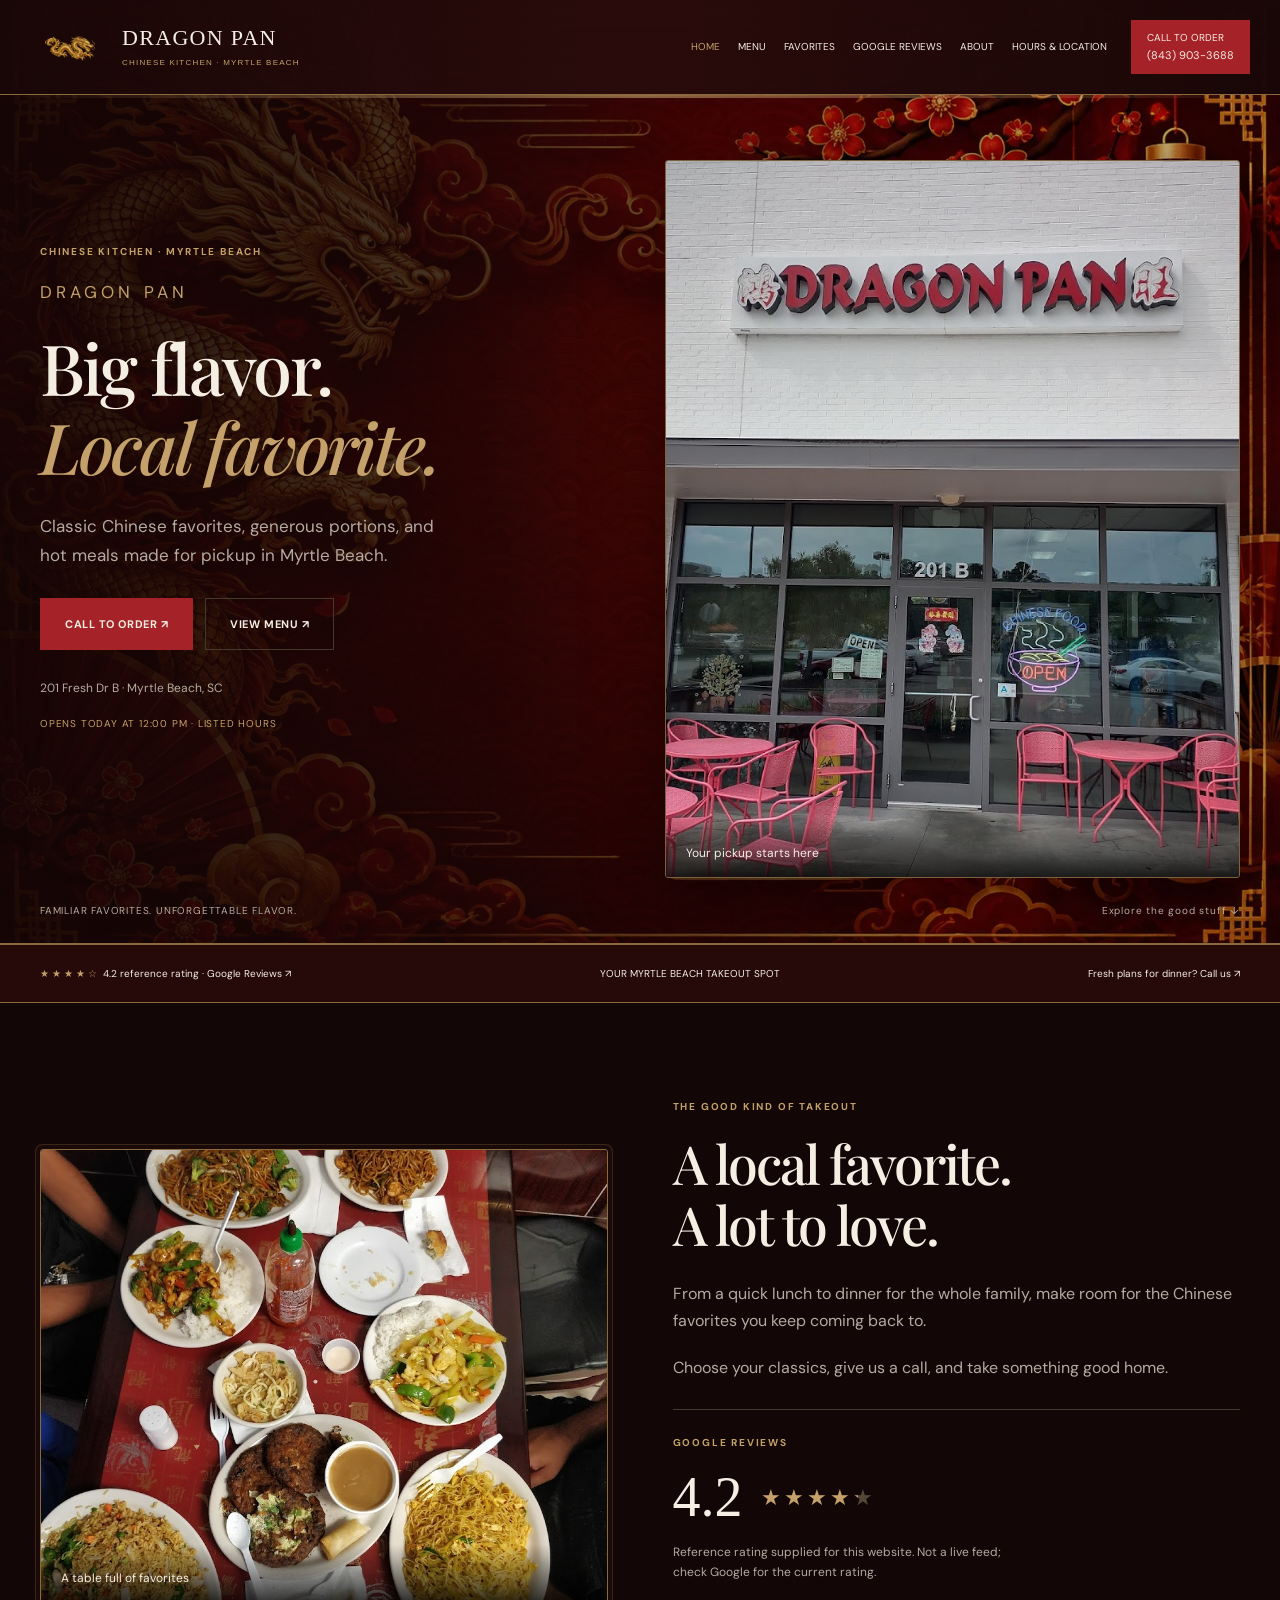
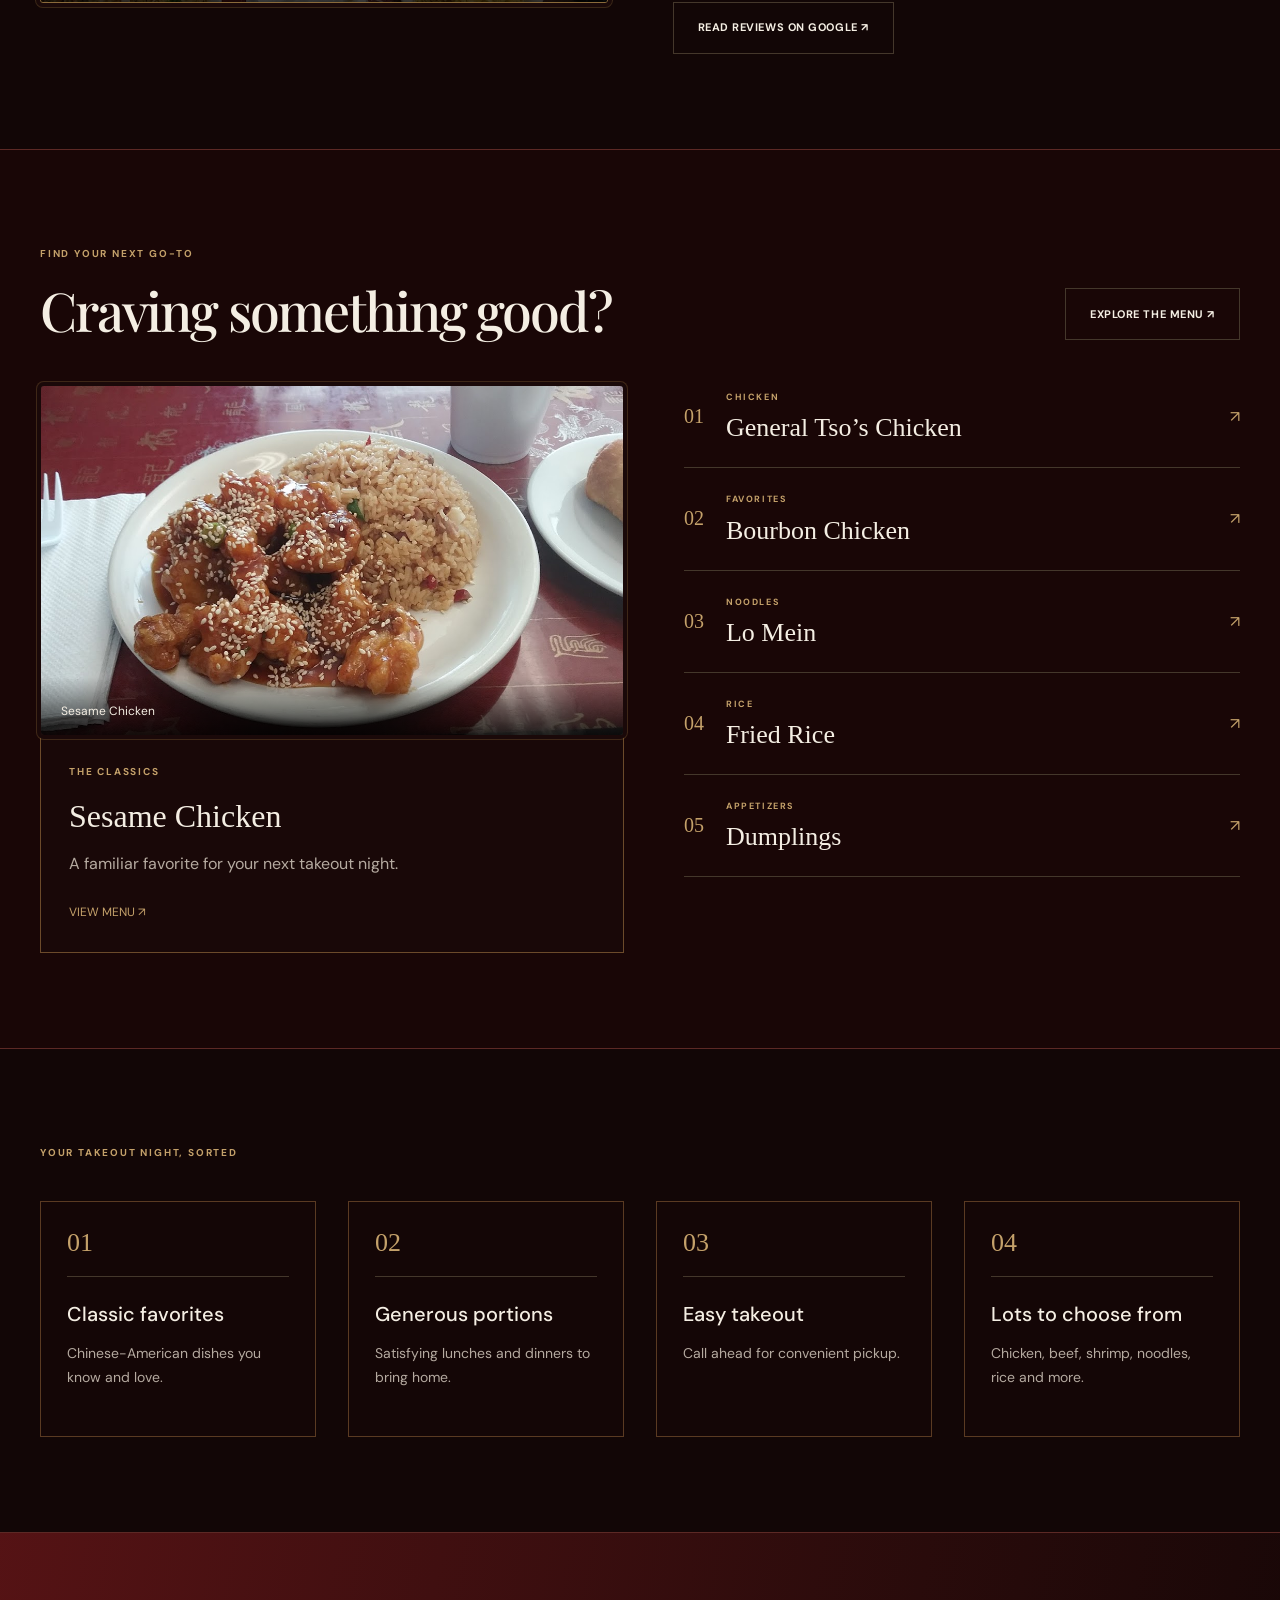
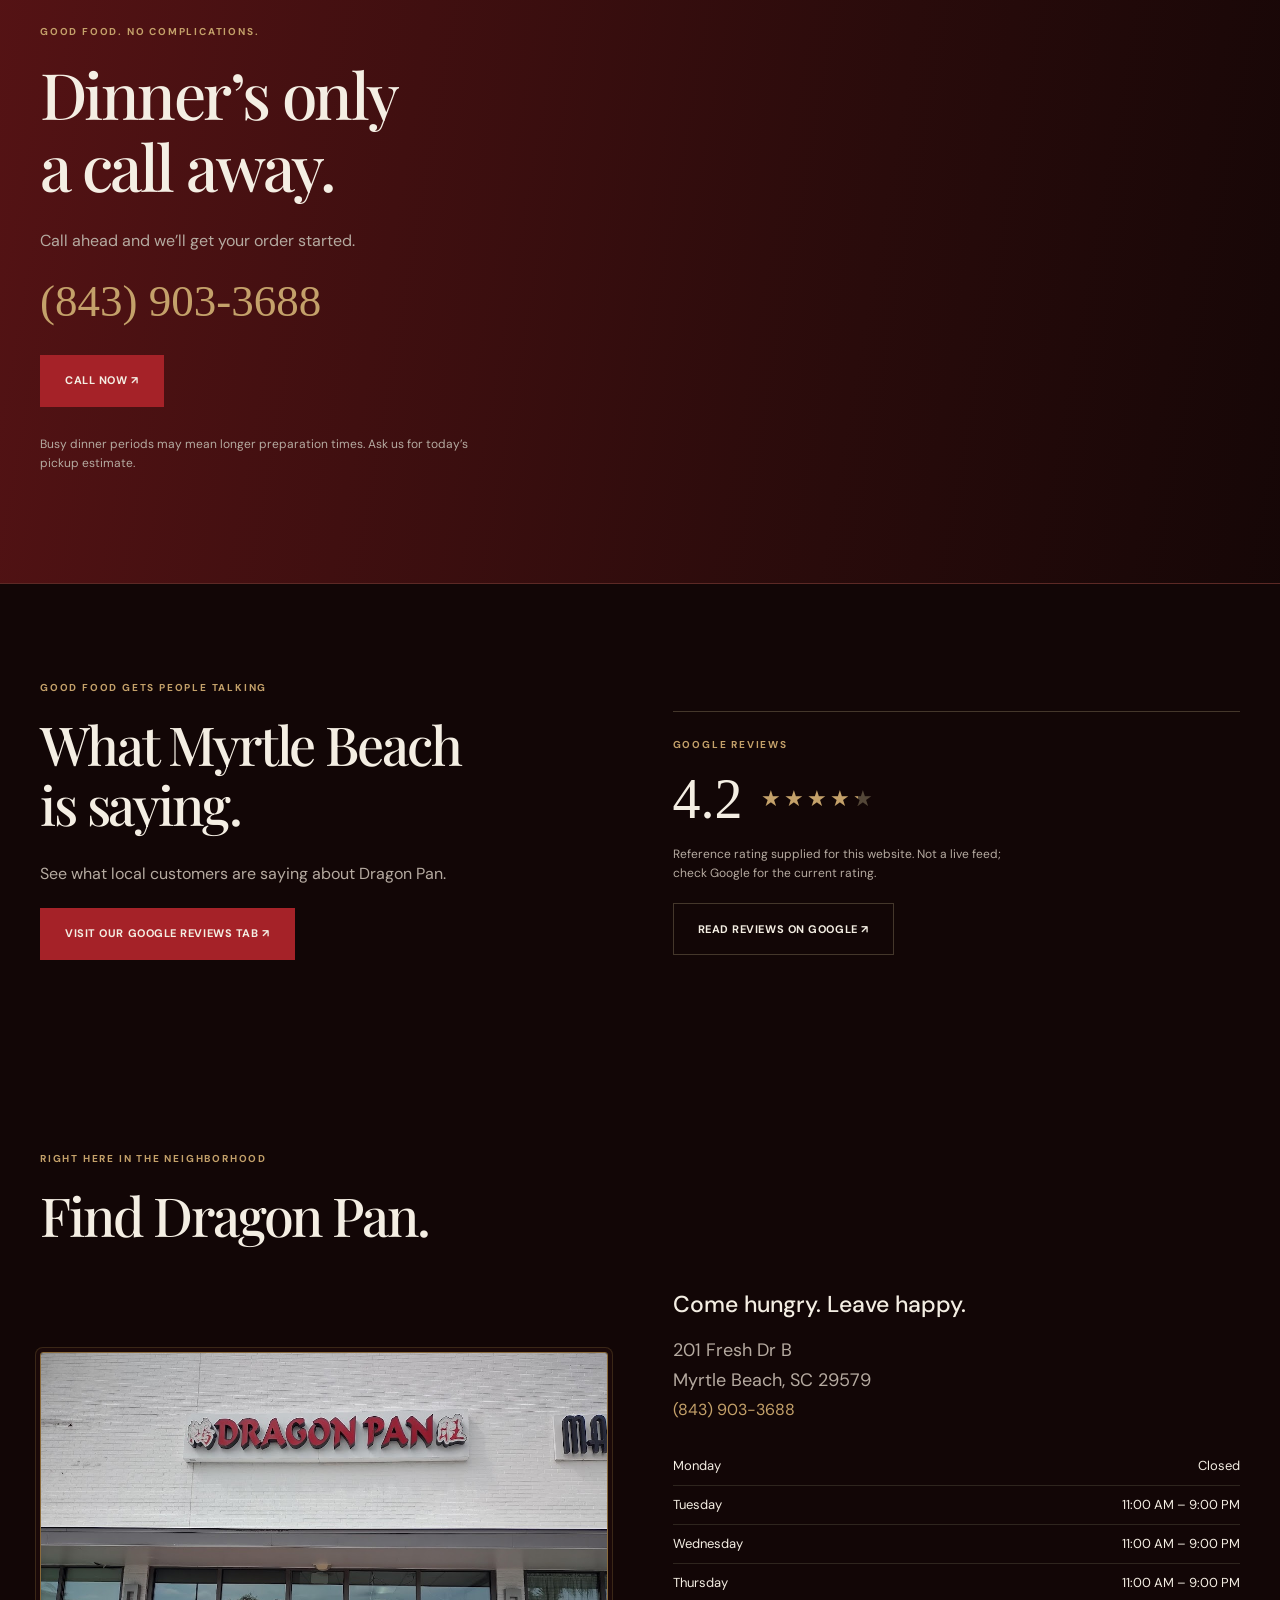
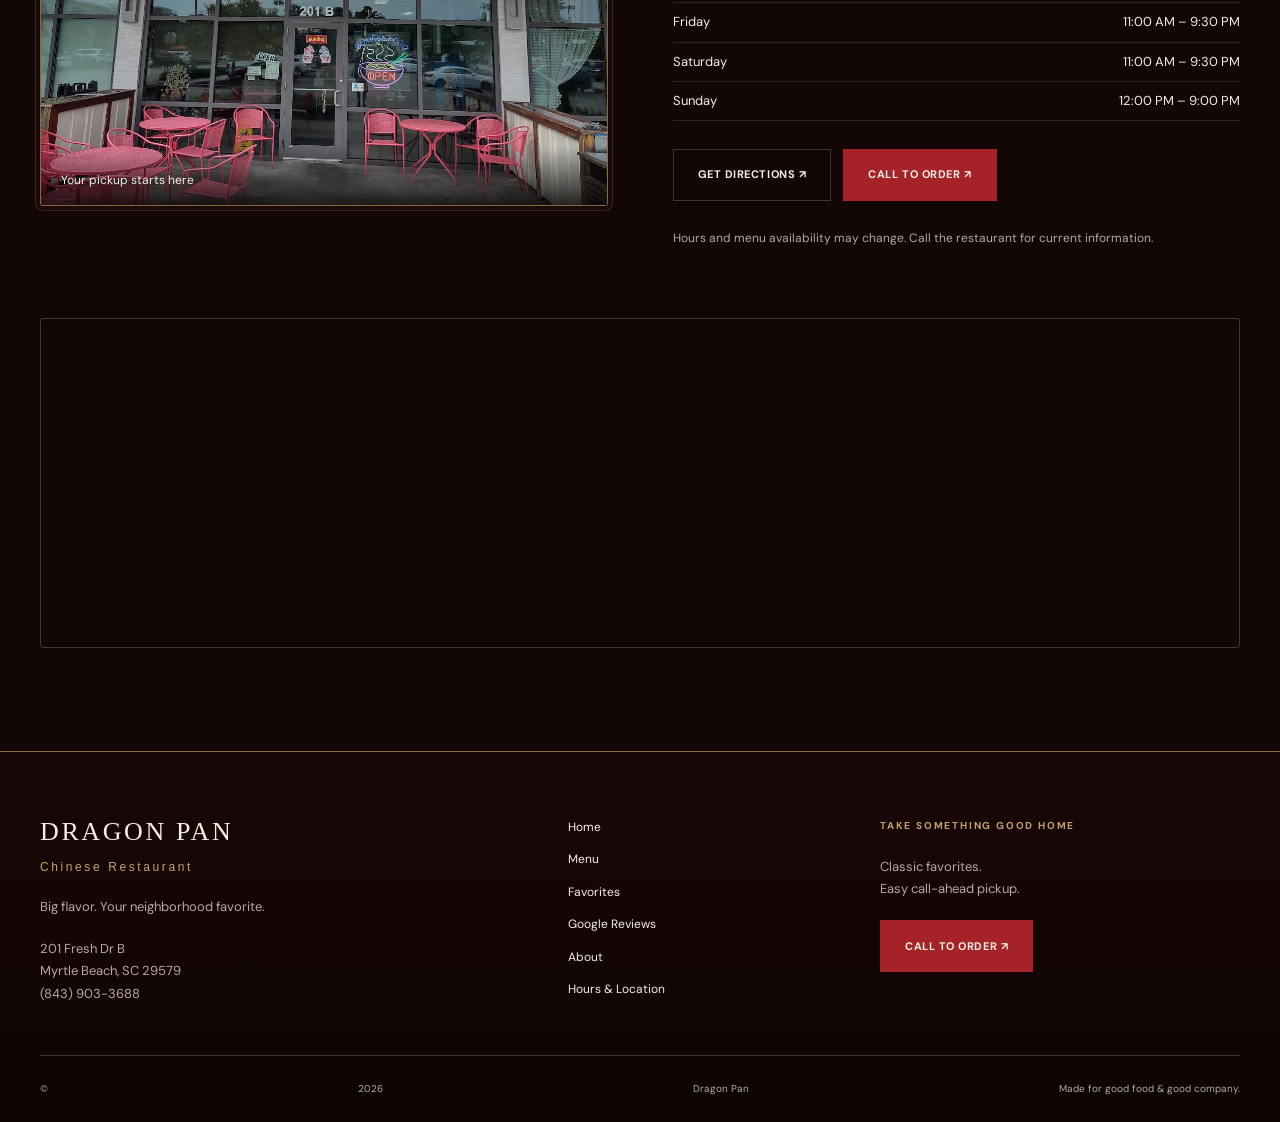
==== commit 8b8f55e6: "iuy" ====
--- a/index.html
+++ b/index.html
@@ -1,2 +1,2 @@
 <!DOCTYPE html>
-<html lang="en"><head><meta charset="utf-8"/><meta content="width=device-width,initial-scale=1" name="viewport"/><meta content="#0b0b0b" name="theme-color"/><title>Chinese takeout. Big flavor. Local favorite. | Dragon Pan Myrtle Beach</title><meta content="Dragon Pan Chinese restaurant in Myrtle Beach near Carolina Forest. Explore classic Chinese takeout favorites, hours and location. Call (843) 903-3688." name="description"/><meta content="Chinese takeout. Big flavor. Local favorite. | Dragon Pan" property="og:title"/><meta content="Big flavor. Local favorite. Chinese takeout in Myrtle Beach." property="og:description"/><meta content="website" property="og:type"/><meta content="dragon.webp" property="og:image"/><link href="favicon.svg" rel="icon" type="image/svg+xml"/><link href="styles.css" rel="stylesheet"/><script type="application/ld+json">{"@context": "https://schema.org", "@type": "Restaurant", "name": "Dragon Pan", "telephone": "+1-843-903-3688", "servesCuisine": "Chinese", "address": {"@type": "PostalAddress", "streetAddress": "201 Fresh Dr B", "addressLocality": "Myrtle Beach", "addressRegion": "SC", "postalCode": "29579", "addressCountry": "US"}, "openingHours": ["Tu-Th 11:00-21:00", "Fr-Sa 11:00-21:30", "Su 12:00-21:00"], "hasMap": "https://www.google.com/maps/search/?api=1&query=Dragon+Pan+201+Fresh+Dr+B+Myrtle+Beach+SC+29579"}</script><script defer="" src="script.js"></script></head><body><a class="skip" href="#main">Skip to content</a><header><div class="header-inner"><a class="brand" href="index.html"><span class="brand-mark"><img alt="" height="48" src="golden-dragon.webp" width="80"/></span><span>DRAGON PAN<small>CHINESE KITCHEN · MYRTLE BEACH</small></span></a><button aria-controls="navigation" aria-expanded="false" aria-label="Open navigation" class="menu-toggle">☰</button><nav aria-label="Main navigation" id="navigation"><a aria-current="page" href="index.html">Home</a><a href="menu.html">Menu</a><a href="index.html#favorites">Favorites</a><a href="reviews.html">Google Reviews</a><a href="about.html">About</a><a href="index.html#location">Hours &amp; Location</a></nav><a class="header-call" href="tel:+18439033688">Call to order <small>(843) 903-3688</small></a></div></header><main id="main"><section class="hero storefront-hero"><div class="hero-storefront"><figure class="photo" data-photo="dp storefront"><div class="photo-placeholder"><span class="eyebrow">DRAGON PAN · PHOTO</span><strong>Your pickup starts here</strong><span>Add the supplied “dp storefront” image here.</span></div><figcaption>Your pickup starts here</figcaption></figure></div><div class="wrap hero-content"><span class="eyebrow">CHINESE KITCHEN · MYRTLE BEACH</span><p class="hero-name">DRAGON PAN</p><h1>Big flavor.<br/><em>Local favorite.</em></h1><p class="hero-copy">Classic Chinese favorites, generous portions, and hot meals made for pickup in Myrtle Beach.</p><div class="actions"><a class="button" href="tel:+18439033688">Call to order ↗</a><a class="button secondary" href="menu.html">View menu ↗</a></div><p class="hero-address">201 Fresh Dr B · Myrtle Beach, SC</p><span class="status" id="hours-status">View today’s hours below</span></div><div class="hero-bottom wrap"><span>FAMILIAR FAVORITES. UNFORGETTABLE FLAVOR.</span><a href="#favorites">Explore the good stuff ↓</a></div></section><div class="trust"><div class="wrap"><a href="reviews.html"><span class="stars">★★★★☆</span> 4.2 reference rating · Google Reviews ↗</a><span>YOUR MYRTLE BEACH TAKEOUT SPOT</span><a href="tel:+18439033688">Fresh plans for dinner? Call us ↗</a></div></div><section class="section wrap"><div class="split"><figure class="photo" data-photo="many entrees on table"><div class="photo-placeholder"><span class="eyebrow">DRAGON PAN · PHOTO</span><strong>A table full of favorites</strong><span>Add the supplied “many entrees on table” image here.</span></div><figcaption>A table full of favorites</figcaption></figure><div class="intro"><span class="eyebrow">THE GOOD KIND OF TAKEOUT</span><h2>A local favorite.<br/>A lot to love.</h2><p>From a quick lunch to dinner for the whole family, make room for the Chinese favorites you keep coming back to.</p><p>Choose your classics, give us a call, and take something good home.</p><div class="rating"><span class="eyebrow">GOOGLE REVIEWS</span><div><strong>4.2</strong><span aria-label="4.2 out of 5 stars" class="stars">★★★★<span class="partial">★</span></span></div><p class="fine">Reference rating supplied for this website. Not a live feed; check Google for the current rating.</p><a class="button secondary" href="https://www.google.com/maps/search/?api=1&amp;query=Dragon+Pan+201+Fresh+Dr+B+Myrtle+Beach+SC+29579" rel="noopener noreferrer" target="_blank">Read reviews on Google ↗</a></div></div></div></section><section class="section favorites" id="favorites"><div class="wrap"><div class="section-heading row"><div><span class="eyebrow">FIND YOUR NEXT GO-TO</span><h2>Craving something good?</h2></div><a class="button secondary" href="menu.html">Explore the menu ↗</a></div><div class="favorites-grid"><article class="favorite-main"><figure class="photo" data-photo="sesame chicken"><div class="photo-placeholder"><span class="eyebrow">DRAGON PAN · PHOTO</span><strong>Sesame Chicken</strong><span>Add the supplied “sesame chicken” image here.</span></div><figcaption>Sesame Chicken</figcaption></figure><div class="card-copy"><span class="eyebrow">THE CLASSICS</span><h3>Sesame Chicken</h3><p>A familiar favorite for your next takeout night.</p><a href="menu.html">View menu ↗</a></div></article><div class="pick-list"><a href="menu.html"><span class="pick-number">01</span><div><span class="eyebrow">CHICKEN</span><h3>General Tso’s Chicken</h3></div><span>↗</span></a><a href="menu.html"><span class="pick-number">02</span><div><span class="eyebrow">FAVORITES</span><h3>Bourbon Chicken</h3></div><span>↗</span></a><a href="menu.html"><span class="pick-number">03</span><div><span class="eyebrow">NOODLES</span><h3>Lo Mein</h3></div><span>↗</span></a><a href="menu.html"><span class="pick-number">04</span><div><span class="eyebrow">RICE</span><h3>Fried Rice</h3></div><span>↗</span></a><a href="menu.html"><span class="pick-number">05</span><div><span class="eyebrow">APPETIZERS</span><h3>Dumplings</h3></div><span>↗</span></a></div></div></div></section><section class="section wrap why"><span class="eyebrow">YOUR TAKEOUT NIGHT, SORTED</span><div class="why-grid"><article><span class="why-icon">01</span><h3>Classic favorites</h3><p>Chinese-American dishes you know and love.</p></article><article><span class="why-icon">02</span><h3>Generous portions</h3><p>Satisfying lunches and dinners to bring home.</p></article><article><span class="why-icon">03</span><h3>Easy takeout</h3><p>Call ahead for convenient pickup.</p></article><article><span class="why-icon">04</span><h3>Lots to choose from</h3><p>Chicken, beef, shrimp, noodles, rice and more.</p></article></div></section><section class="order-band"><div class="wrap"><span class="eyebrow">GOOD FOOD. NO COMPLICATIONS.</span><h2>Dinner’s only<br/>a call away.</h2><p>Call ahead and we’ll get your order started.</p><a class="big-phone" href="tel:+18439033688">(843) 903-3688</a><div class="actions"><a class="button" href="tel:+18439033688">Call now ↗</a></div><p class="fine">Busy dinner periods may mean longer preparation times. Ask us for today’s pickup estimate.</p></div></section><section class="section wrap"><div class="split"><div><span class="eyebrow">GOOD FOOD GETS PEOPLE TALKING</span><h2>What Myrtle Beach<br/>is saying.</h2><p>See what local customers are saying about Dragon Pan.</p><a class="button" href="reviews.html">Visit our Google Reviews tab ↗</a></div><div class="rating"><span class="eyebrow">GOOGLE REVIEWS</span><div><strong>4.2</strong><span aria-label="4.2 out of 5 stars" class="stars">★★★★<span class="partial">★</span></span></div><p class="fine">Reference rating supplied for this website. Not a live feed; check Google for the current rating.</p><a class="button secondary" href="https://www.google.com/maps/search/?api=1&amp;query=Dragon+Pan+201+Fresh+Dr+B+Myrtle+Beach+SC+29579" rel="noopener noreferrer" target="_blank">Read reviews on Google ↗</a></div></div></section><section class="section wrap" id="location"><div class="section-heading"><span class="eyebrow">RIGHT HERE IN THE NEIGHBORHOOD</span><h2>Find Dragon Pan.</h2></div><div class="split location"><figure class="photo" data-photo="dp storefront"><div class="photo-placeholder"><span class="eyebrow">DRAGON PAN · PHOTO</span><strong>Your pickup starts here</strong><span>Add the supplied “dp storefront” image here.</span></div><figcaption>Your pickup starts here</figcaption></figure><div><h3>Come hungry. Leave happy.</h3><address><a href="https://www.google.com/maps/dir/?api=1&amp;destination=Dragon+Pan+201+Fresh+Dr+B+Myrtle+Beach+SC+29579" rel="noopener noreferrer" target="_blank">201 Fresh Dr B<br/>Myrtle Beach, SC 29579</a></address><p><a class="phone" href="tel:+18439033688">(843) 903-3688</a></p><dl class="hours"><div><dt>Monday</dt><dd>Closed</dd></div><div><dt>Tuesday</dt><dd>11:00 AM – 9:00 PM</dd></div><div><dt>Wednesday</dt><dd>11:00 AM – 9:00 PM</dd></div><div><dt>Thursday</dt><dd>11:00 AM – 9:00 PM</dd></div><div><dt>Friday</dt><dd>11:00 AM – 9:30 PM</dd></div><div><dt>Saturday</dt><dd>11:00 AM – 9:30 PM</dd></div><div><dt>Sunday</dt><dd>12:00 PM – 9:00 PM</dd></div></dl><div class="actions"><a class="button secondary" href="https://www.google.com/maps/dir/?api=1&amp;destination=Dragon+Pan+201+Fresh+Dr+B+Myrtle+Beach+SC+29579" rel="noopener noreferrer" target="_blank">Get directions ↗</a><a class="button" href="tel:+18439033688">Call to order ↗</a></div><p class="fine">Hours and menu availability may change. Call the restaurant for current information.</p></div></div><iframe allowfullscreen="" loading="lazy" referrerpolicy="no-referrer-when-downgrade" src="https://maps.google.com/maps?q=Dragon%20Pan%20201%20Fresh%20Dr%20B%20Myrtle%20Beach%20SC&amp;output=embed" title="Dragon Pan location on Google Maps"></iframe></section></main><footer><div class="wrap footer-grid"><div><a class="footer-brand" href="index.html">DRAGON PAN<span>Chinese Restaurant</span></a><p>Big flavor. Your neighborhood favorite.</p><address>201 Fresh Dr B<br/>Myrtle Beach, SC 29579<br/><a href="tel:+18439033688">(843) 903-3688</a></address></div><div class="footer-links"><a aria-current="page" href="index.html">Home</a><a href="menu.html">Menu</a><a href="index.html#favorites">Favorites</a><a href="reviews.html">Google Reviews</a><a href="about.html">About</a><a href="index.html#location">Hours &amp; Location</a></div><div><span class="eyebrow">TAKE SOMETHING GOOD HOME</span><p>Classic favorites.<br/>Easy call-ahead pickup.</p><a class="button" href="tel:+18439033688">Call to order ↗</a></div></div><div class="wrap footer-bottom">© <span class="year">2026</span> Dragon Pan <span>Made for good food &amp; good company.</span></div></footer><div class="mobile-bar"><a href="tel:+18439033688">Call to order ↗</a><a href="https://www.google.com/maps/dir/?api=1&amp;destination=Dragon+Pan+201+Fresh+Dr+B+Myrtle+Beach+SC+29579" rel="noopener noreferrer" target="_blank">Directions ↗</a></div></body></html>+<html lang="en"><head><meta charset="utf-8"/><meta content="width=device-width,initial-scale=1" name="viewport"/><meta content="#0b0b0b" name="theme-color"/><title>Chinese takeout. Big flavor. Local favorite. | Dragon Pan Myrtle Beach</title><meta content="Dragon Pan Chinese restaurant in Myrtle Beach near Carolina Forest. Explore classic Chinese takeout favorites, hours and location. Call (843) 903-3688." name="description"/><meta content="Chinese takeout. Big flavor. Local favorite. | Dragon Pan" property="og:title"/><meta content="Big flavor. Local favorite. Chinese takeout in Myrtle Beach." property="og:description"/><meta content="website" property="og:type"/><meta content="wallpaper.webp" property="og:image"/><link href="favicon.svg" rel="icon" type="image/svg+xml"/><link href="styles.css" rel="stylesheet"/><script type="application/ld+json">{"@context": "https://schema.org", "@type": "Restaurant", "name": "Dragon Pan", "telephone": "+1-843-903-3688", "servesCuisine": "Chinese", "address": {"@type": "PostalAddress", "streetAddress": "201 Fresh Dr B", "addressLocality": "Myrtle Beach", "addressRegion": "SC", "postalCode": "29579", "addressCountry": "US"}, "openingHours": ["Tu-Th 11:00-21:00", "Fr-Sa 11:00-21:30", "Su 12:00-21:00"], "hasMap": "https://www.google.com/maps/search/?api=1&query=Dragon+Pan+201+Fresh+Dr+B+Myrtle+Beach+SC+29579"}</script><script defer="" src="script.js"></script></head><body><a class="skip" href="#main">Skip to content</a><header><div class="header-inner"><a class="brand" href="index.html"><span class="brand-mark"><img alt="" height="48" src="golden-dragon.webp" width="80"/></span><span>DRAGON PAN<small>CHINESE KITCHEN · MYRTLE BEACH</small></span></a><button aria-controls="navigation" aria-expanded="false" aria-label="Open navigation" class="menu-toggle">☰</button><nav aria-label="Main navigation" id="navigation"><a aria-current="page" href="index.html">Home</a><a href="menu.html">Menu</a><a href="index.html#favorites">Favorites</a><a href="reviews.html">Google Reviews</a><a href="about.html">About</a><a href="index.html#location">Hours &amp; Location</a></nav><a class="header-call" href="tel:+18439033688">Call to order <small>(843) 903-3688</small></a></div></header><main id="main"><section class="hero storefront-hero"><div class="hero-storefront"><figure class="photo" data-photo="dp storefront"><div class="photo-placeholder"><span class="eyebrow">DRAGON PAN · PHOTO</span><strong>Your pickup starts here</strong><span>Add the supplied “dp storefront” image here.</span></div><figcaption>Your pickup starts here</figcaption></figure></div><div class="wrap hero-content"><span class="eyebrow">CHINESE KITCHEN · MYRTLE BEACH</span><p class="hero-name">DRAGON PAN</p><h1>Big flavor.<br/><em>Local favorite.</em></h1><p class="hero-copy">Classic Chinese favorites, generous portions, and hot meals made for pickup in Myrtle Beach.</p><div class="actions"><a class="button" href="tel:+18439033688">Call to order ↗</a><a class="button secondary" href="menu.html">View menu ↗</a></div><p class="hero-address">201 Fresh Dr B · Myrtle Beach, SC</p><span class="status" id="hours-status">View today’s hours below</span></div><div class="hero-bottom wrap"><span>FAMILIAR FAVORITES. UNFORGETTABLE FLAVOR.</span><a href="#favorites">Explore the good stuff ↓</a></div></section><div class="trust"><div class="wrap"><a href="reviews.html"><span class="stars">★★★★☆</span> 4.2 reference rating · Google Reviews ↗</a><span>YOUR MYRTLE BEACH TAKEOUT SPOT</span><a href="tel:+18439033688">Fresh plans for dinner? Call us ↗</a></div></div><section class="section wrap"><div class="split"><figure class="photo" data-photo="many entrees on table"><div class="photo-placeholder"><span class="eyebrow">DRAGON PAN · PHOTO</span><strong>A table full of favorites</strong><span>Add the supplied “many entrees on table” image here.</span></div><figcaption>A table full of favorites</figcaption></figure><div class="intro"><span class="eyebrow">THE GOOD KIND OF TAKEOUT</span><h2>A local favorite.<br/>A lot to love.</h2><p>From a quick lunch to dinner for the whole family, make room for the Chinese favorites you keep coming back to.</p><p>Choose your classics, give us a call, and take something good home.</p><div class="rating"><span class="eyebrow">GOOGLE REVIEWS</span><div><strong>4.2</strong><span aria-label="4.2 out of 5 stars" class="stars">★★★★<span class="partial">★</span></span></div><p class="fine">Reference rating supplied for this website. Not a live feed; check Google for the current rating.</p><a class="button secondary" href="https://www.google.com/maps/search/?api=1&amp;query=Dragon+Pan+201+Fresh+Dr+B+Myrtle+Beach+SC+29579" rel="noopener noreferrer" target="_blank">Read reviews on Google ↗</a></div></div></div></section><section class="section favorites" id="favorites"><div class="wrap"><div class="section-heading row"><div><span class="eyebrow">FIND YOUR NEXT GO-TO</span><h2>Craving something good?</h2></div><a class="button secondary" href="menu.html">Explore the menu ↗</a></div><div class="favorites-grid"><article class="favorite-main"><figure class="photo" data-photo="sesame chicken"><div class="photo-placeholder"><span class="eyebrow">DRAGON PAN · PHOTO</span><strong>Sesame Chicken</strong><span>Add the supplied “sesame chicken” image here.</span></div><figcaption>Sesame Chicken</figcaption></figure><div class="card-copy"><span class="eyebrow">THE CLASSICS</span><h3>Sesame Chicken</h3><p>A familiar favorite for your next takeout night.</p><a href="menu.html">View menu ↗</a></div></article><div class="pick-list"><a href="menu.html"><span class="pick-number">01</span><div><span class="eyebrow">CHICKEN</span><h3>General Tso’s Chicken</h3></div><span>↗</span></a><a href="menu.html"><span class="pick-number">02</span><div><span class="eyebrow">FAVORITES</span><h3>Bourbon Chicken</h3></div><span>↗</span></a><a href="menu.html"><span class="pick-number">03</span><div><span class="eyebrow">NOODLES</span><h3>Lo Mein</h3></div><span>↗</span></a><a href="menu.html"><span class="pick-number">04</span><div><span class="eyebrow">RICE</span><h3>Fried Rice</h3></div><span>↗</span></a><a href="menu.html"><span class="pick-number">05</span><div><span class="eyebrow">APPETIZERS</span><h3>Dumplings</h3></div><span>↗</span></a></div></div></div></section><section class="section wrap why"><span class="eyebrow">YOUR TAKEOUT NIGHT, SORTED</span><div class="why-grid"><article><span class="why-icon">01</span><h3>Classic favorites</h3><p>Chinese-American dishes you know and love.</p></article><article><span class="why-icon">02</span><h3>Generous portions</h3><p>Satisfying lunches and dinners to bring home.</p></article><article><span class="why-icon">03</span><h3>Easy takeout</h3><p>Call ahead for convenient pickup.</p></article><article><span class="why-icon">04</span><h3>Lots to choose from</h3><p>Chicken, beef, shrimp, noodles, rice and more.</p></article></div></section><section class="order-band"><div class="wrap"><span class="eyebrow">GOOD FOOD. NO COMPLICATIONS.</span><h2>Dinner’s only<br/>a call away.</h2><p>Call ahead and we’ll get your order started.</p><a class="big-phone" href="tel:+18439033688">(843) 903-3688</a><div class="actions"><a class="button" href="tel:+18439033688">Call now ↗</a></div><p class="fine">Busy dinner periods may mean longer preparation times. Ask us for today’s pickup estimate.</p></div></section><section class="section wrap"><div class="split"><div><span class="eyebrow">GOOD FOOD GETS PEOPLE TALKING</span><h2>What Myrtle Beach<br/>is saying.</h2><p>See what local customers are saying about Dragon Pan.</p><a class="button" href="reviews.html">Visit our Google Reviews tab ↗</a></div><div class="rating"><span class="eyebrow">GOOGLE REVIEWS</span><div><strong>4.2</strong><span aria-label="4.2 out of 5 stars" class="stars">★★★★<span class="partial">★</span></span></div><p class="fine">Reference rating supplied for this website. Not a live feed; check Google for the current rating.</p><a class="button secondary" href="https://www.google.com/maps/search/?api=1&amp;query=Dragon+Pan+201+Fresh+Dr+B+Myrtle+Beach+SC+29579" rel="noopener noreferrer" target="_blank">Read reviews on Google ↗</a></div></div></section><section class="section wrap" id="location"><div class="section-heading"><span class="eyebrow">RIGHT HERE IN THE NEIGHBORHOOD</span><h2>Find Dragon Pan.</h2></div><div class="split location"><figure class="photo" data-photo="dp storefront"><div class="photo-placeholder"><span class="eyebrow">DRAGON PAN · PHOTO</span><strong>Your pickup starts here</strong><span>Add the supplied “dp storefront” image here.</span></div><figcaption>Your pickup starts here</figcaption></figure><div><h3>Come hungry. Leave happy.</h3><address><a href="https://www.google.com/maps/dir/?api=1&amp;destination=Dragon+Pan+201+Fresh+Dr+B+Myrtle+Beach+SC+29579" rel="noopener noreferrer" target="_blank">201 Fresh Dr B<br/>Myrtle Beach, SC 29579</a></address><p><a class="phone" href="tel:+18439033688">(843) 903-3688</a></p><dl class="hours"><div><dt>Monday</dt><dd>Closed</dd></div><div><dt>Tuesday</dt><dd>11:00 AM – 9:00 PM</dd></div><div><dt>Wednesday</dt><dd>11:00 AM – 9:00 PM</dd></div><div><dt>Thursday</dt><dd>11:00 AM – 9:00 PM</dd></div><div><dt>Friday</dt><dd>11:00 AM – 9:30 PM</dd></div><div><dt>Saturday</dt><dd>11:00 AM – 9:30 PM</dd></div><div><dt>Sunday</dt><dd>12:00 PM – 9:00 PM</dd></div></dl><div class="actions"><a class="button secondary" href="https://www.google.com/maps/dir/?api=1&amp;destination=Dragon+Pan+201+Fresh+Dr+B+Myrtle+Beach+SC+29579" rel="noopener noreferrer" target="_blank">Get directions ↗</a><a class="button" href="tel:+18439033688">Call to order ↗</a></div><p class="fine">Hours and menu availability may change. Call the restaurant for current information.</p></div></div><iframe allowfullscreen="" loading="lazy" referrerpolicy="no-referrer-when-downgrade" src="https://maps.google.com/maps?q=Dragon%20Pan%20201%20Fresh%20Dr%20B%20Myrtle%20Beach%20SC&amp;output=embed" title="Dragon Pan location on Google Maps"></iframe></section></main><footer><div class="wrap footer-grid"><div><a class="footer-brand" href="index.html">DRAGON PAN<span>Chinese Restaurant</span></a><p>Big flavor. Your neighborhood favorite.</p><address>201 Fresh Dr B<br/>Myrtle Beach, SC 29579<br/><a href="tel:+18439033688">(843) 903-3688</a></address></div><div class="footer-links"><a aria-current="page" href="index.html">Home</a><a href="menu.html">Menu</a><a href="index.html#favorites">Favorites</a><a href="reviews.html">Google Reviews</a><a href="about.html">About</a><a href="index.html#location">Hours &amp; Location</a></div><div><span class="eyebrow">TAKE SOMETHING GOOD HOME</span><p>Classic favorites.<br/>Easy call-ahead pickup.</p><a class="button" href="tel:+18439033688">Call to order ↗</a></div></div><div class="wrap footer-bottom">© <span class="year">2026</span> Dragon Pan <span>Made for good food &amp; good company.</span></div></footer><div class="mobile-bar"><a href="tel:+18439033688">Call to order ↗</a><a href="https://www.google.com/maps/dir/?api=1&amp;destination=Dragon+Pan+201+Fresh+Dr+B+Myrtle+Beach+SC+29579" rel="noopener noreferrer" target="_blank">Directions ↗</a></div></body></html>
--- a/styles.css
+++ b/styles.css
@@ -6,3 +6,26 @@
 @media(max-width:1200px){.brand-mark{width:60px;height:42px}.header-inner{gap:14px}.brand{font-size:17px}}
 @media(max-width:1000px){.storefront-hero{gap:30px;padding-inline:32px}}
 @media(max-width:700px){.brand-mark{width:46px;height:34px}.brand{font-size:15px}.brand small{font-size:5px}.header-inner{gap:8px;padding-inline:16px}.storefront-hero{display:flex;flex-direction:column;gap:30px;min-height:0;padding:26px 20px 70px}.storefront-hero .hero-storefront{width:100%;order:0}.hero-storefront .photo{aspect-ratio:4/3}.hero-storefront .photo-placeholder{min-height:230px}.storefront-hero .hero-content{order:1;padding:0}.storefront-hero h1{font-size:50px}.storefront-hero .hero-bottom{width:calc(100% - 40px)}.storefront-hero .hero-content>.eyebrow{margin-top:0}}
+
+/* V3: red & gold dragon wallpaper theme */
+body{position:relative;background:#120606}
+body:before{content:'';position:fixed;inset:0;z-index:-1;pointer-events:none;background:linear-gradient(#0d0505d9,#0d0505e6),url('wallpaper.webp') center/cover no-repeat}
+header{background:linear-gradient(90deg,#1a0707f2,#2a0b0bf2 50%,#1a0707f2);border-bottom:1px solid #8a6a3a}
+header:after{content:'';position:absolute;left:0;right:0;bottom:-4px;height:3px;background:linear-gradient(90deg,transparent,#c4a16a,transparent);opacity:.6}
+.storefront-hero{background:linear-gradient(90deg,#140505f0 0%,#140505c7 38%,#14050550 70%,#14050530),url('wallpaper.webp') center/cover no-repeat;border-bottom:1px solid #8a6a3a}
+.trust{background:#2a0b0be6;border-color:#8a6a3a}
+.favorites{background:#1c0808d9;border-color:#5c2925}
+.section .split>div:not(.photo),.why article{position:relative}
+.why article{background:#160707cc;border:1px solid #5a3a22;padding:26px}
+.favorite-main,.menu-category,.review-feature,.review-info-grid article{background:#1a0909eb;border-color:#6b4a2a}
+.order-band{background:linear-gradient(100deg,#5a1416ee,#2c0c0cee 65%,#160707ee)}
+.page-heading{position:relative;border-bottom:1px solid #8a6a3a;background:linear-gradient(90deg,#140505f2 0%,#140505bf 50%,#14050566),url('wallpaper.webp') center/cover no-repeat;max-width:none;width:100%;padding-inline:max(40px,calc((100vw - 1240px)/2))}
+.photo{border-color:#8a6a3a;box-shadow:0 0 0 4px #1a0909,0 0 0 5px #8a6a3a55}
+.menu-tools input,.filters button{background:#1a0909e6}
+footer{background:linear-gradient(#1a0707,#0d0404);border-top:1px solid #8a6a3a}
+.mobile-bar{background:#1a0707}
+@media(max-width:700px){
+body:before{background:linear-gradient(#0d0505e0,#0d0505eb),url('wallpaper-mobile.webp') 15% center/cover no-repeat}
+.storefront-hero{background:linear-gradient(0deg,#140505 30%,#140505b0 70%,#14050560),url('wallpaper-mobile.webp') 10% top/cover no-repeat}
+.page-heading{padding-inline:20px;background:linear-gradient(0deg,#140505f0,#140505b3),url('wallpaper-mobile.webp') 10% center/cover no-repeat}
+.why article{padding:18px}}
